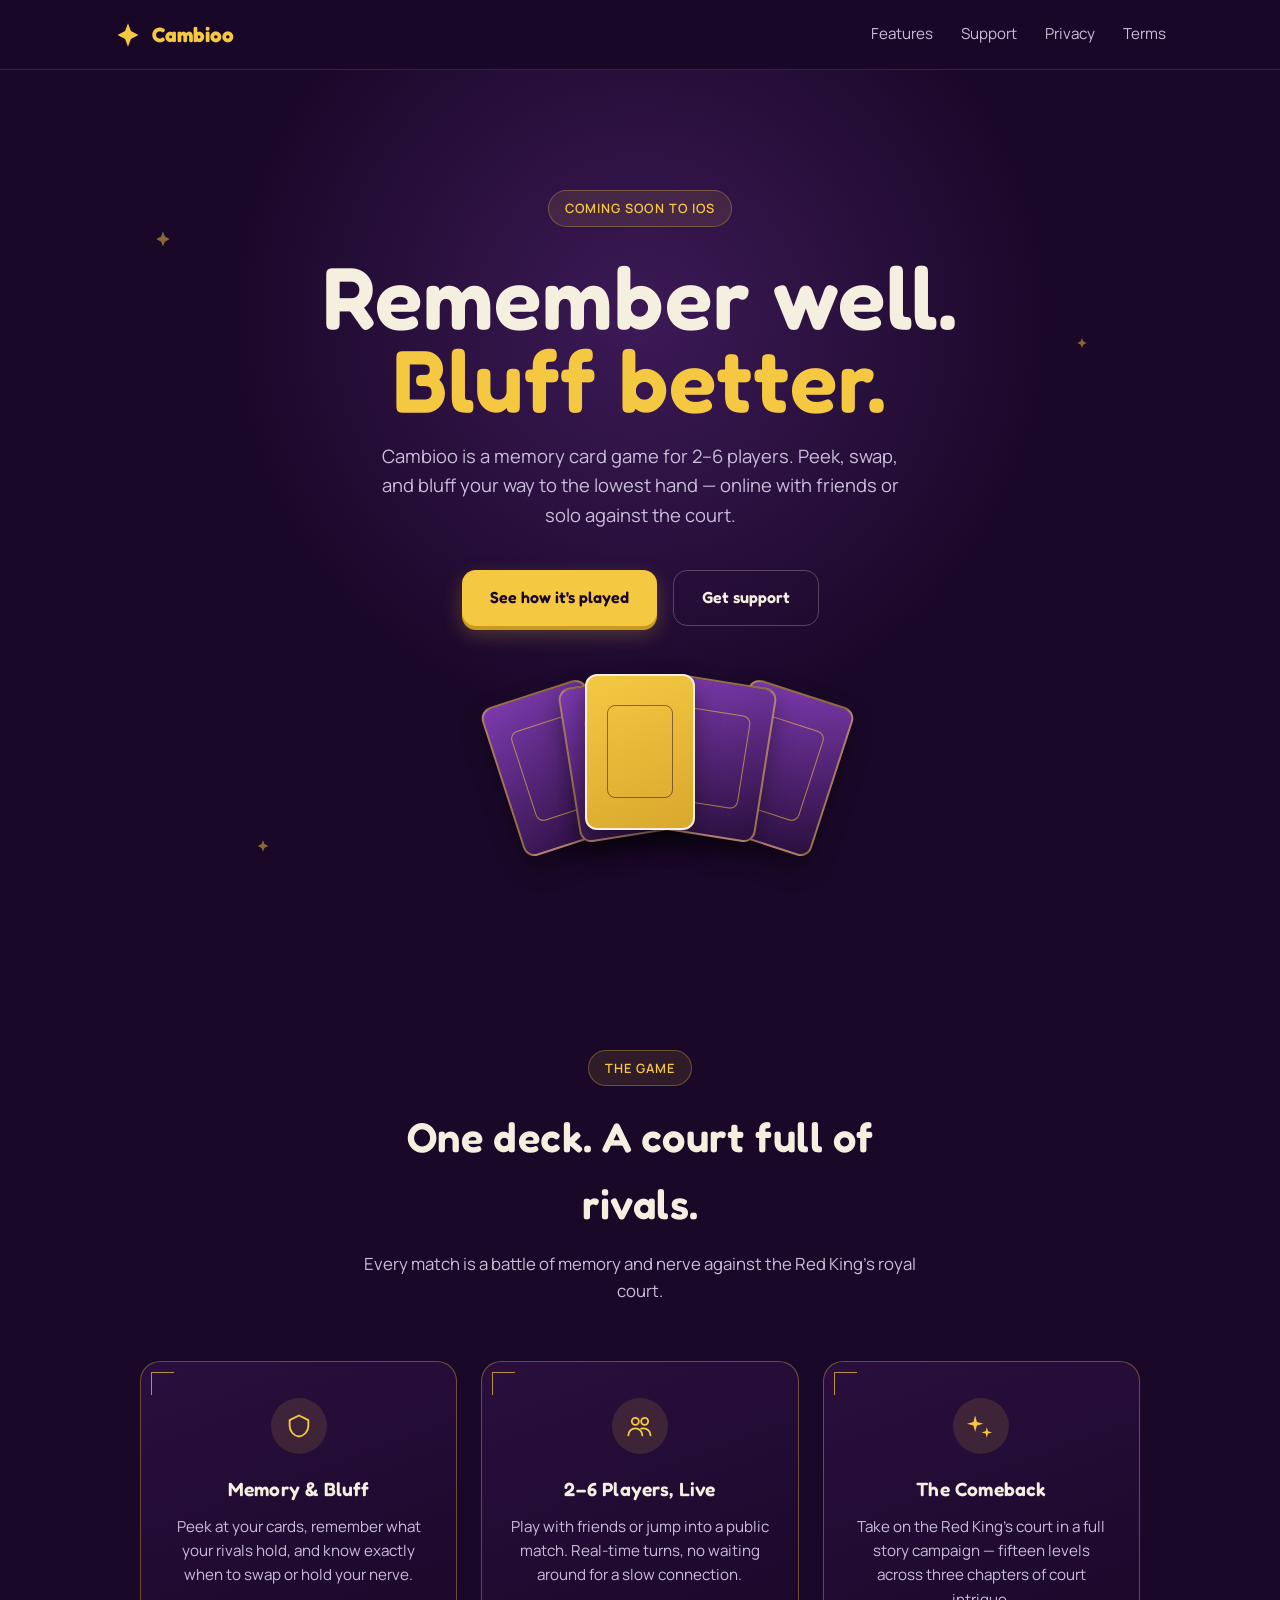
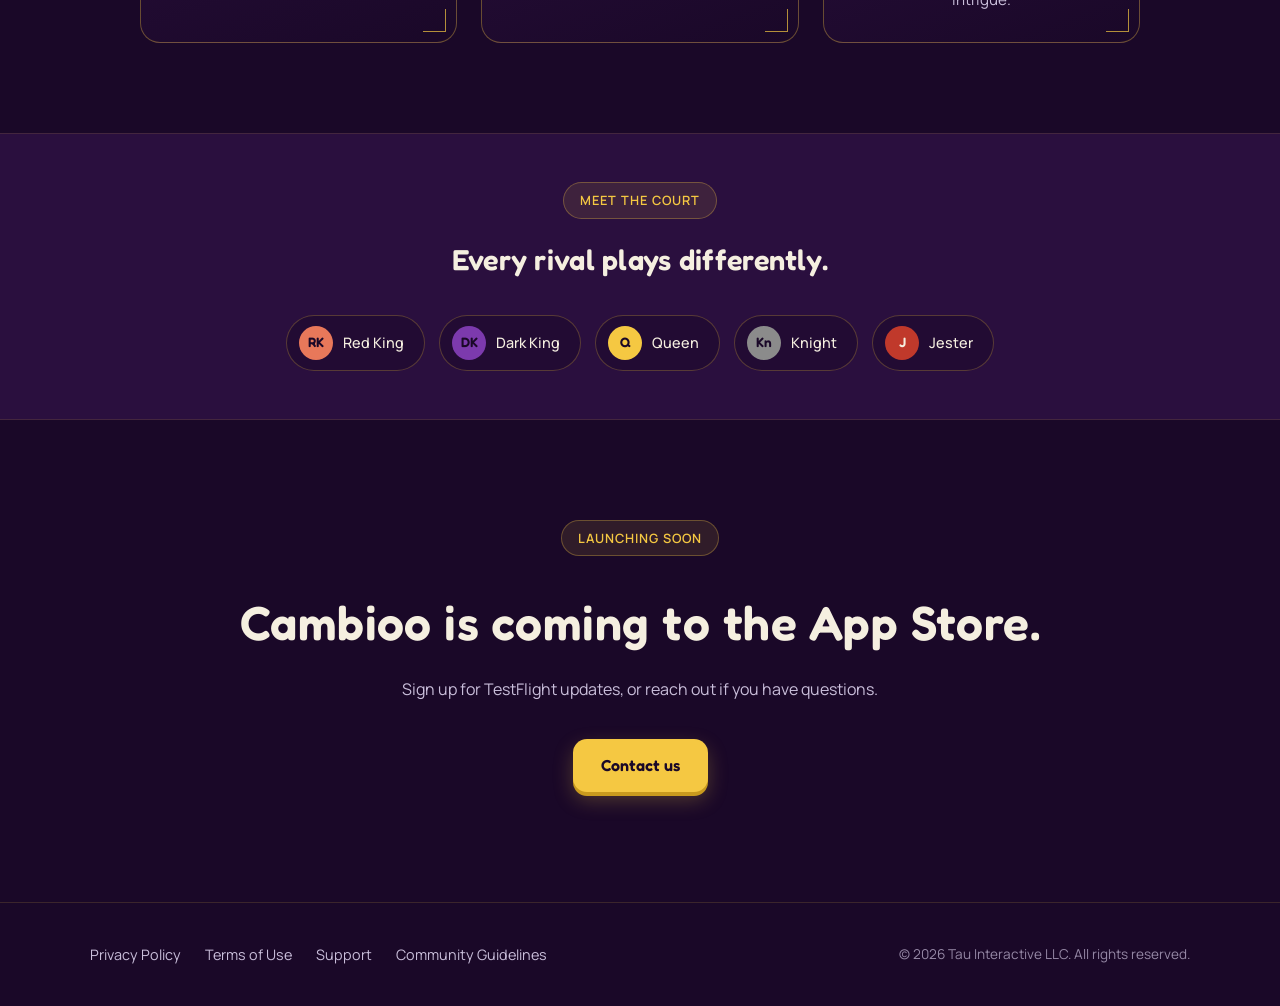
==== index.html @ ffefb7d1 "Refactor index.html for SEO and remove deep link script Removed the script for deep linking and adde" ====
<!DOCTYPE html>
<html lang="en">
<head>
<meta charset="UTF-8">
<meta name="viewport" content="width=device-width, initial-scale=1.0">
<title>Cambioo — A Memory Card Game</title>
<meta name="description" content="Cambioo is a memory-based multiplayer card game for 2–6 players. Coming soon to iOS.">
<link rel="preconnect" href="https://fonts.googleapis.com">
<link rel="preconnect" href="https://fonts.gstatic.com" crossorigin>
<link href="https://fonts.googleapis.com/css2?family=Fredoka:wght@500;600;700&family=Manrope:wght@400;500;600;700&display=swap" rel="stylesheet">
<style>
  :root {
    --purple-deep: #1A0828;
    --purple-mid: #2A0F3E;
    --gold: #F5C842;
    --violet: #7C3AAD;
    --coral: #E8785A;
    --cream: #F5EFE0;
    --cream-dim: #C9BEDA;
  }

  * { box-sizing: border-box; margin: 0; padding: 0; }

  html { scroll-behavior: smooth; }

  body {
    background: var(--purple-deep);
    color: var(--cream);
    font-family: 'Manrope', sans-serif;
    line-height: 1.6;
    overflow-x: hidden;
  }

  h1, h2, h3, .display {
    font-family: 'Fredoka', sans-serif;
    font-weight: 600;
    letter-spacing: 0.01em;
  }

  a { color: inherit; text-decoration: none; }

  .container {
    max-width: 1100px;
    margin: 0 auto;
    padding: 0 24px;
  }

  /* ---------- Nav ---------- */
  nav {
    position: sticky;
    top: 0;
    z-index: 50;
    background: rgba(26, 8, 40, 0.85);
    backdrop-filter: blur(10px);
    border-bottom: 1px solid rgba(245, 200, 66, 0.15);
  }

  .nav-inner {
    display: flex;
    align-items: center;
    justify-content: space-between;
    padding: 18px 24px;
    max-width: 1100px;
    margin: 0 auto;
  }

  .logo-mark {
    display: flex;
    align-items: center;
    gap: 10px;
    font-family: 'Fredoka', sans-serif;
    font-weight: 700;
    font-size: 1.3rem;
    color: var(--gold);
  }

  .logo-mark svg { width: 28px; height: 28px; }

  .nav-links {
    display: flex;
    gap: 28px;
    font-size: 0.95rem;
    color: var(--cream-dim);
  }

  .nav-links a:hover { color: var(--gold); }

  @media (max-width: 640px) {
    .nav-links { display: none; }
  }

  /* ---------- Hero ---------- */
  .hero {
    position: relative;
    padding: 120px 24px 100px;
    text-align: center;
    overflow: hidden;
  }

  .hero-glow {
    position: absolute;
    top: -200px;
    left: 50%;
    transform: translateX(-50%);
    width: 900px;
    height: 900px;
    background: radial-gradient(circle, rgba(124,58,173,0.35) 0%, rgba(124,58,173,0) 65%);
    pointer-events: none;
  }

  .sparkle {
    position: absolute;
    color: var(--gold);
    opacity: 0.5;
    animation: twinkle 3.5s ease-in-out infinite;
  }

  @keyframes twinkle {
    0%, 100% { opacity: 0.15; transform: scale(0.85); }
    50% { opacity: 0.7; transform: scale(1.1); }
  }

  @media (prefers-reduced-motion: reduce) {
    .sparkle { animation: none; opacity: 0.35; }
  }

  .eyebrow {
    position: relative;
    display: inline-flex;
    align-items: center;
    gap: 8px;
    background: rgba(245, 200, 66, 0.1);
    border: 1px solid rgba(245, 200, 66, 0.3);
    color: var(--gold);
    font-size: 0.8rem;
    font-weight: 600;
    letter-spacing: 0.08em;
    text-transform: uppercase;
    padding: 7px 16px;
    border-radius: 999px;
    margin-bottom: 28px;
  }

  .hero h1 {
    position: relative;
    font-size: clamp(3rem, 9vw, 5.5rem);
    line-height: 0.95;
    color: var(--cream);
    margin-bottom: 20px;
  }

  .hero h1 .accent { color: var(--gold); }

  .hero p.sub {
    position: relative;
    max-width: 520px;
    margin: 0 auto 40px;
    font-size: 1.15rem;
    color: var(--cream-dim);
  }

  .cta-row {
    position: relative;
    display: flex;
    justify-content: center;
    gap: 16px;
    flex-wrap: wrap;
  }

  .btn {
    display: inline-flex;
    align-items: center;
    gap: 10px;
    padding: 14px 28px;
    border-radius: 14px;
    font-family: 'Fredoka', sans-serif;
    font-weight: 600;
    font-size: 1rem;
    transition: transform 0.15s ease, box-shadow 0.15s ease;
  }

  .btn-primary {
    background: var(--gold);
    color: var(--purple-deep);
    box-shadow: 0 4px 0 #C99A1E, 0 8px 20px rgba(245,200,66,0.25);
  }

  .btn-primary:hover { transform: translateY(-2px); box-shadow: 0 6px 0 #C99A1E, 0 10px 24px rgba(245,200,66,0.3); }

  .btn-ghost {
    border: 1.5px solid rgba(245, 239, 224, 0.25);
    color: var(--cream);
  }

  .btn-ghost:hover { border-color: var(--gold); color: var(--gold); }

  .btn:focus-visible {
    outline: 2px solid var(--gold);
    outline-offset: 3px;
  }

  /* ---------- Card fan (signature visual) ---------- */
  .card-fan {
    position: relative;
    height: 170px;
    margin: 64px auto 0;
    max-width: 340px;
  }

  .playing-card {
    position: absolute;
    top: 0;
    left: 50%;
    width: 110px;
    height: 156px;
    border-radius: 12px;
    background: linear-gradient(160deg, var(--violet), var(--purple-mid));
    border: 2px solid rgba(245, 200, 66, 0.5);
    box-shadow: 0 12px 24px rgba(0,0,0,0.4);
    display: flex;
    align-items: center;
    justify-content: center;
  }

  .playing-card::before {
    content: '';
    width: 60%;
    height: 60%;
    border: 1.5px solid rgba(245, 200, 66, 0.6);
    border-radius: 8px;
  }

  .playing-card.c1 { transform: translateX(-140px) rotate(-18deg); z-index: 1; }
  .playing-card.c2 { transform: translateX(-70px) rotate(-9deg) translateY(-10px); z-index: 2; }
  .playing-card.c3 { transform: translateX(0) translateX(-55px) rotate(0deg) translateY(-16px); z-index: 3; background: linear-gradient(160deg, var(--gold), #D9A82E); border-color: var(--cream); }
  .playing-card.c3::before { border-color: rgba(26,8,40,0.5); }
  .playing-card.c4 { transform: translateX(15px) rotate(9deg) translateY(-10px); z-index: 2; }
  .playing-card.c5 { transform: translateX(85px) rotate(18deg); z-index: 1; }

  /* ---------- Section shared ---------- */
  section { padding: 90px 24px; }

  .section-head {
    text-align: center;
    max-width: 560px;
    margin: 0 auto 56px;
  }

  .section-head .eyebrow { margin-bottom: 18px; }

  .section-head h2 {
    font-size: clamp(2rem, 4vw, 2.6rem);
    color: var(--cream);
    margin-bottom: 14px;
  }

  .section-head p { color: var(--cream-dim); font-size: 1.05rem; }

  /* ---------- Tarot-frame feature cards ---------- */
  .features {
    display: grid;
    grid-template-columns: repeat(3, 1fr);
    gap: 24px;
    max-width: 1000px;
    margin: 0 auto;
  }

  @media (max-width: 800px) {
    .features { grid-template-columns: 1fr; }
  }

  .tarot-card {
    position: relative;
    background: linear-gradient(160deg, var(--purple-mid), var(--purple-deep));
    border: 1.5px solid rgba(245, 200, 66, 0.35);
    border-radius: 20px;
    padding: 36px 26px 30px;
    text-align: center;
  }

  .tarot-card::before,
  .tarot-card::after {
    content: '';
    position: absolute;
    width: 22px;
    height: 22px;
    border: 1.5px solid var(--gold);
    opacity: 0.7;
  }

  .tarot-card::before { top: 10px; left: 10px; border-right: none; border-bottom: none; }
  .tarot-card::after { bottom: 10px; right: 10px; border-left: none; border-top: none; }

  .tarot-icon {
    width: 56px;
    height: 56px;
    margin: 0 auto 20px;
    display: flex;
    align-items: center;
    justify-content: center;
    background: rgba(245, 200, 66, 0.12);
    border-radius: 50%;
  }

  .tarot-icon svg { width: 28px; height: 28px; color: var(--gold); }

  .tarot-card h3 {
    font-size: 1.2rem;
    color: var(--cream);
    margin-bottom: 10px;
  }

  .tarot-card p { color: var(--cream-dim); font-size: 0.95rem; }

  /* ---------- Roster strip ---------- */
  .roster {
    background: var(--purple-mid);
    border-top: 1px solid rgba(245,200,66,0.12);
    border-bottom: 1px solid rgba(245,200,66,0.12);
  }

  .roster-inner {
    display: flex;
    flex-wrap: wrap;
    justify-content: center;
    gap: 14px;
  }

  .roster-chip {
    display: flex;
    align-items: center;
    gap: 10px;
    background: rgba(26,8,40,0.5);
    border: 1px solid rgba(245,200,66,0.25);
    border-radius: 999px;
    padding: 10px 20px 10px 12px;
  }

  .roster-dot {
    width: 34px;
    height: 34px;
    border-radius: 50%;
    display: flex;
    align-items: center;
    justify-content: center;
    font-family: 'Fredoka', sans-serif;
    font-weight: 600;
    font-size: 0.85rem;
    color: var(--purple-deep);
  }

  .roster-chip span.name { font-size: 0.9rem; color: var(--cream); font-weight: 500; }

  /* ---------- Final CTA ---------- */
  .final-cta {
    text-align: center;
    padding: 100px 24px 110px;
  }

  .final-cta h2 { font-size: clamp(2rem, 5vw, 3rem); margin-bottom: 16px; color: var(--cream); }
  .final-cta p { color: var(--cream-dim); margin-bottom: 36px; }

  /* ---------- Footer ---------- */
  footer {
    border-top: 1px solid rgba(245, 200, 66, 0.15);
    padding: 40px 24px;
  }

  .footer-inner {
    max-width: 1100px;
    margin: 0 auto;
    display: flex;
    flex-wrap: wrap;
    align-items: center;
    justify-content: space-between;
    gap: 20px;
  }

  .footer-links {
    display: flex;
    gap: 24px;
    flex-wrap: wrap;
    font-size: 0.9rem;
    color: var(--cream-dim);
  }

  .footer-links a:hover { color: var(--gold); }

  .footer-copy { font-size: 0.85rem; color: var(--cream-dim); opacity: 0.7; }
</style>
</head>
<body>

<nav>
  <div class="nav-inner">
    <div class="logo-mark">
      <svg viewBox="0 0 24 24" fill="none" xmlns="http://www.w3.org/2000/svg">
        <path d="M12 2L14.5 8.5L21 12L14.5 15.5L12 22L9.5 15.5L3 12L9.5 8.5L12 2Z" fill="currentColor"/>
      </svg>
      Cambioo
    </div>
    <div class="nav-links">
      <a href="#features">Features</a>
      <a href="/support">Support</a>
      <a href="/privacy">Privacy</a>
      <a href="/terms">Terms</a>
    </div>
  </div>
</nav>

<header class="hero">
  <div class="hero-glow" aria-hidden="true"></div>
  <svg class="sparkle" width="18" height="18" viewBox="0 0 24 24" style="top:18%; left:12%; animation-delay:0s;" aria-hidden="true"><path d="M12 2L14.5 8.5L21 12L14.5 15.5L12 22L9.5 15.5L3 12L9.5 8.5L12 2Z" fill="currentColor"/></svg>
  <svg class="sparkle" width="12" height="12" viewBox="0 0 24 24" style="top:30%; right:15%; animation-delay:1.1s;" aria-hidden="true"><path d="M12 2L14.5 8.5L21 12L14.5 15.5L12 22L9.5 15.5L3 12L9.5 8.5L12 2Z" fill="currentColor"/></svg>
  <svg class="sparkle" width="14" height="14" viewBox="0 0 24 24" style="bottom:12%; left:20%; animation-delay:2s;" aria-hidden="true"><path d="M12 2L14.5 8.5L21 12L14.5 15.5L12 22L9.5 15.5L3 12L9.5 8.5L12 2Z" fill="currentColor"/></svg>

  <span class="eyebrow">Coming soon to iOS</span>
  <h1>Remember well.<br><span class="accent">Bluff better.</span></h1>
  <p class="sub">Cambioo is a memory card game for 2–6 players. Peek, swap, and bluff your way to the lowest hand — online with friends or solo against the court.</p>

  <div class="cta-row">
    <a class="btn btn-primary" href="#features">See how it's played</a>
    <a class="btn btn-ghost" href="/support">Get support</a>
  </div>

  <div class="card-fan" aria-hidden="true">
    <div class="playing-card c1"></div>
    <div class="playing-card c2"></div>
    <div class="playing-card c3"></div>
    <div class="playing-card c4"></div>
    <div class="playing-card c5"></div>
  </div>
</header>

<section id="features">
  <div class="container">
    <div class="section-head">
      <span class="eyebrow">The Game</span>
      <h2>One deck. A court full of rivals.</h2>
      <p>Every match is a battle of memory and nerve against the Red King's royal court.</p>
    </div>

    <div class="features">
      <div class="tarot-card">
        <div class="tarot-icon">
          <svg viewBox="0 0 24 24" fill="none" xmlns="http://www.w3.org/2000/svg"><path d="M12 3L4 7V12C4 16.5 7.5 20.5 12 21C16.5 20.5 20 16.5 20 12V7L12 3Z" stroke="currentColor" stroke-width="1.6" stroke-linejoin="round"/></svg>
        </div>
        <h3>Memory &amp; Bluff</h3>
        <p>Peek at your cards, remember what your rivals hold, and know exactly when to swap or hold your nerve.</p>
      </div>
      <div class="tarot-card">
        <div class="tarot-icon">
          <svg viewBox="0 0 24 24" fill="none" xmlns="http://www.w3.org/2000/svg"><circle cx="8" cy="8" r="3" stroke="currentColor" stroke-width="1.6"/><circle cx="16" cy="8" r="3" stroke="currentColor" stroke-width="1.6"/><path d="M2 20C2 16.5 4.7 14 8 14C11.3 14 14 16.5 14 20" stroke="currentColor" stroke-width="1.6" stroke-linecap="round"/><path d="M13 14.3C13.6 14.1 14.3 14 15 14C18.3 14 21 16.5 21 20" stroke="currentColor" stroke-width="1.6" stroke-linecap="round"/></svg>
        </div>
        <h3>2–6 Players, Live</h3>
        <p>Play with friends or jump into a public match. Real-time turns, no waiting around for a slow connection.</p>
      </div>
      <div class="tarot-card">
        <div class="tarot-icon">
          <svg viewBox="0 0 24 24" fill="none" xmlns="http://www.w3.org/2000/svg"><path d="M5 3L6.5 8.5L12 10L6.5 11.5L5 17L3.5 11.5L-2 10L3.5 8.5L5 3Z" transform="translate(2)" fill="currentColor"/><path d="M17 13L18 16.5L21.5 17.5L18 18.5L17 22L16 18.5L12.5 17.5L16 16.5L17 13Z" fill="currentColor"/></svg>
        </div>
        <h3>The Comeback</h3>
        <p>Take on the Red King's court in a full story campaign — fifteen levels across three chapters of court intrigue.</p>
      </div>
    </div>
  </div>
</section>

<div class="roster">
  <div class="container" style="padding-top: 48px; padding-bottom: 48px;">
    <div class="section-head" style="margin-bottom: 32px;">
      <span class="eyebrow">Meet the Court</span>
      <h2 style="font-size: 1.8rem;">Every rival plays differently.</h2>
    </div>
    <div class="roster-inner">
      <div class="roster-chip"><span class="roster-dot" style="background: var(--coral);">RK</span><span class="name">Red King</span></div>
      <div class="roster-chip"><span class="roster-dot" style="background: var(--violet);">DK</span><span class="name">Dark King</span></div>
      <div class="roster-chip"><span class="roster-dot" style="background: var(--gold);">Q</span><span class="name">Queen</span></div>
      <div class="roster-chip"><span class="roster-dot" style="background: #8B8B8B;">Kn</span><span class="name">Knight</span></div>
      <div class="roster-chip"><span class="roster-dot" style="background: #C0392B; color: var(--cream);">J</span><span class="name">Jester</span></div>
    </div>
  </div>
</div>

<div class="final-cta">
  <span class="eyebrow">Launching soon</span>
  <h2>Cambioo is coming to the App Store.</h2>
  <p>Sign up for TestFlight updates, or reach out if you have questions.</p>
  <div class="cta-row">
    <a class="btn btn-primary" href="/support">Contact us</a>
  </div>
</div>

<footer>
  <div class="footer-inner">
    <div class="footer-links">
      <a href="/privacy">Privacy Policy</a>
      <a href="/terms">Terms of Use</a>
      <a href="/support">Support</a>
      <a href="/guidelines">Community Guidelines</a>
    </div>
    <div class="footer-copy">© 2026 Tau Interactive LLC. All rights reserved.</div>
  </div>
</footer>

</body>
</html>
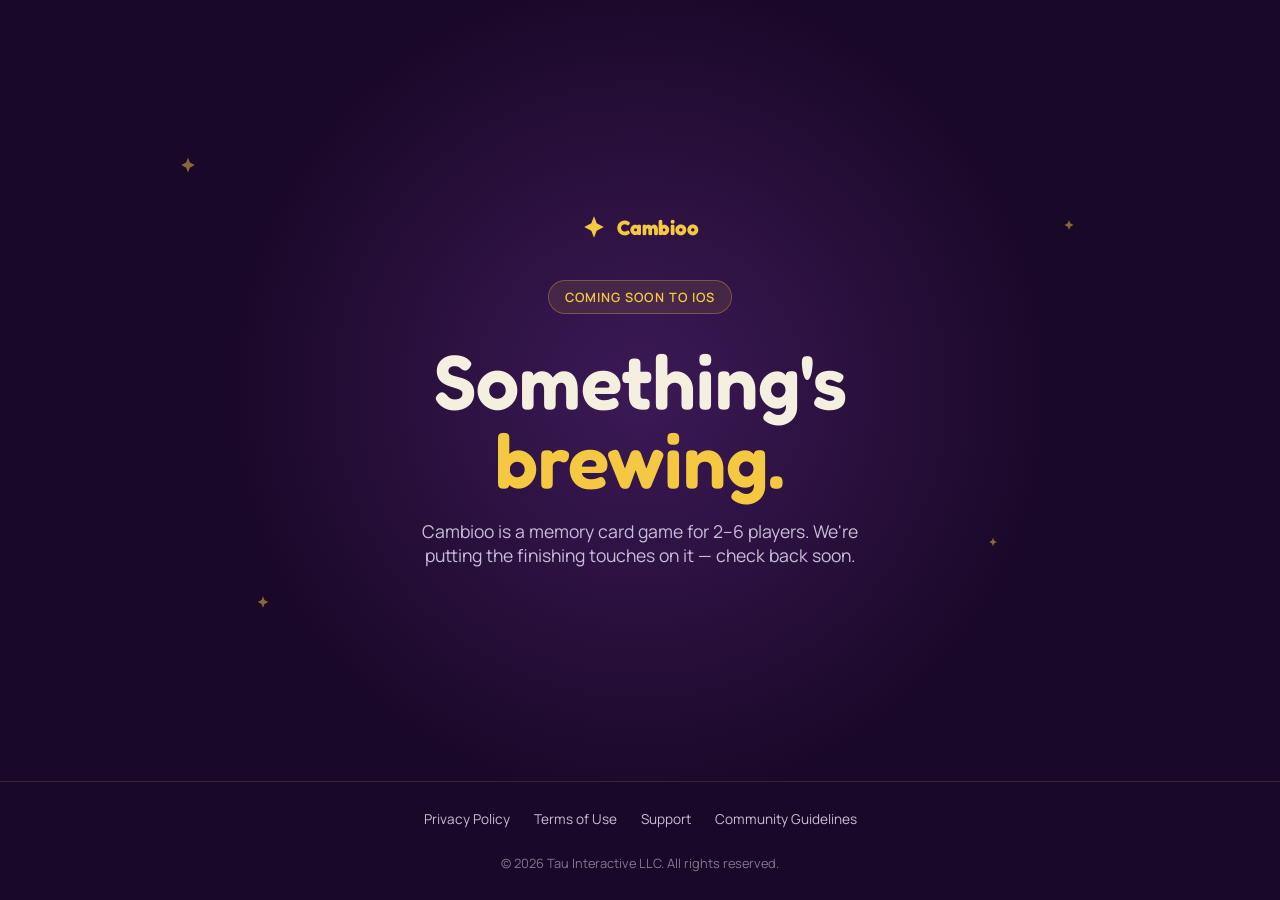
==== commit d3199ae1: "Update title and content for coming soon page" ====
--- a/index.html
+++ b/index.html
@@ -3,7 +3,7 @@
 <head>
 <meta charset="UTF-8">
 <meta name="viewport" content="width=device-width, initial-scale=1.0">
-<title>Cambioo — A Memory Card Game</title>
+<title>Cambioo — Coming Soon</title>
 <meta name="description" content="Cambioo is a memory-based multiplayer card game for 2–6 players. Coming soon to iOS.">
 <link rel="preconnect" href="https://fonts.googleapis.com">
 <link rel="preconnect" href="https://fonts.gstatic.com" crossorigin>
@@ -14,94 +14,41 @@
     --purple-mid: #2A0F3E;
     --gold: #F5C842;
     --violet: #7C3AAD;
-    --coral: #E8785A;
     --cream: #F5EFE0;
     --cream-dim: #C9BEDA;
   }
 
   * { box-sizing: border-box; margin: 0; padding: 0; }
 
-  html { scroll-behavior: smooth; }
-
   body {
     background: var(--purple-deep);
     color: var(--cream);
     font-family: 'Manrope', sans-serif;
-    line-height: 1.6;
-    overflow-x: hidden;
-  }
-
-  h1, h2, h3, .display {
-    font-family: 'Fredoka', sans-serif;
-    font-weight: 600;
-    letter-spacing: 0.01em;
+    min-height: 100vh;
+    display: flex;
+    flex-direction: column;
   }
 
   a { color: inherit; text-decoration: none; }
 
-  .container {
-    max-width: 1100px;
-    margin: 0 auto;
-    padding: 0 24px;
-  }
-
-  /* ---------- Nav ---------- */
-  nav {
-    position: sticky;
-    top: 0;
-    z-index: 50;
-    background: rgba(26, 8, 40, 0.85);
-    backdrop-filter: blur(10px);
-    border-bottom: 1px solid rgba(245, 200, 66, 0.15);
-  }
-
-  .nav-inner {
-    display: flex;
-    align-items: center;
-    justify-content: space-between;
-    padding: 18px 24px;
-    max-width: 1100px;
-    margin: 0 auto;
-  }
-
-  .logo-mark {
-    display: flex;
-    align-items: center;
-    gap: 10px;
-    font-family: 'Fredoka', sans-serif;
-    font-weight: 700;
-    font-size: 1.3rem;
-    color: var(--gold);
-  }
-
-  .logo-mark svg { width: 28px; height: 28px; }
-
-  .nav-links {
-    display: flex;
-    gap: 28px;
-    font-size: 0.95rem;
-    color: var(--cream-dim);
-  }
-
-  .nav-links a:hover { color: var(--gold); }
-
-  @media (max-width: 640px) {
-    .nav-links { display: none; }
-  }
-
   /* ---------- Hero ---------- */
   .hero {
     position: relative;
-    padding: 120px 24px 100px;
+    flex: 1;
+    display: flex;
+    flex-direction: column;
+    align-items: center;
+    justify-content: center;
     text-align: center;
+    padding: 40px 24px;
     overflow: hidden;
   }
 
   .hero-glow {
     position: absolute;
-    top: -200px;
+    top: 50%;
     left: 50%;
-    transform: translateX(-50%);
+    transform: translate(-50%, -50%);
     width: 900px;
     height: 900px;
     background: radial-gradient(circle, rgba(124,58,173,0.35) 0%, rgba(124,58,173,0) 65%);
@@ -124,6 +71,20 @@
     .sparkle { animation: none; opacity: 0.35; }
   }
 
+  .logo-mark {
+    position: relative;
+    display: flex;
+    align-items: center;
+    gap: 10px;
+    font-family: 'Fredoka', sans-serif;
+    font-weight: 700;
+    font-size: 1.3rem;
+    color: var(--gold);
+    margin-bottom: 40px;
+  }
+
+  .logo-mark svg { width: 26px; height: 26px; }
+
   .eyebrow {
     position: relative;
     display: inline-flex;
@@ -143,8 +104,10 @@
 
   .hero h1 {
     position: relative;
-    font-size: clamp(3rem, 9vw, 5.5rem);
-    line-height: 0.95;
+    font-family: 'Fredoka', sans-serif;
+    font-weight: 600;
+    font-size: clamp(2.6rem, 8vw, 4.8rem);
+    line-height: 1.02;
     color: var(--cream);
     margin-bottom: 20px;
   }
@@ -153,226 +116,25 @@
 
   .hero p.sub {
     position: relative;
-    max-width: 520px;
-    margin: 0 auto 40px;
-    font-size: 1.15rem;
+    max-width: 460px;
+    margin: 0 auto;
+    font-size: 1.1rem;
     color: var(--cream-dim);
   }
-
-  .cta-row {
-    position: relative;
-    display: flex;
-    justify-content: center;
-    gap: 16px;
-    flex-wrap: wrap;
-  }
-
-  .btn {
-    display: inline-flex;
-    align-items: center;
-    gap: 10px;
-    padding: 14px 28px;
-    border-radius: 14px;
-    font-family: 'Fredoka', sans-serif;
-    font-weight: 600;
-    font-size: 1rem;
-    transition: transform 0.15s ease, box-shadow 0.15s ease;
-  }
-
-  .btn-primary {
-    background: var(--gold);
-    color: var(--purple-deep);
-    box-shadow: 0 4px 0 #C99A1E, 0 8px 20px rgba(245,200,66,0.25);
-  }
-
-  .btn-primary:hover { transform: translateY(-2px); box-shadow: 0 6px 0 #C99A1E, 0 10px 24px rgba(245,200,66,0.3); }
-
-  .btn-ghost {
-    border: 1.5px solid rgba(245, 239, 224, 0.25);
-    color: var(--cream);
-  }
-
-  .btn-ghost:hover { border-color: var(--gold); color: var(--gold); }
-
-  .btn:focus-visible {
-    outline: 2px solid var(--gold);
-    outline-offset: 3px;
-  }
-
-  /* ---------- Card fan (signature visual) ---------- */
-  .card-fan {
-    position: relative;
-    height: 170px;
-    margin: 64px auto 0;
-    max-width: 340px;
-  }
-
-  .playing-card {
-    position: absolute;
-    top: 0;
-    left: 50%;
-    width: 110px;
-    height: 156px;
-    border-radius: 12px;
-    background: linear-gradient(160deg, var(--violet), var(--purple-mid));
-    border: 2px solid rgba(245, 200, 66, 0.5);
-    box-shadow: 0 12px 24px rgba(0,0,0,0.4);
-    display: flex;
-    align-items: center;
-    justify-content: center;
-  }
-
-  .playing-card::before {
-    content: '';
-    width: 60%;
-    height: 60%;
-    border: 1.5px solid rgba(245, 200, 66, 0.6);
-    border-radius: 8px;
-  }
-
-  .playing-card.c1 { transform: translateX(-140px) rotate(-18deg); z-index: 1; }
-  .playing-card.c2 { transform: translateX(-70px) rotate(-9deg) translateY(-10px); z-index: 2; }
-  .playing-card.c3 { transform: translateX(0) translateX(-55px) rotate(0deg) translateY(-16px); z-index: 3; background: linear-gradient(160deg, var(--gold), #D9A82E); border-color: var(--cream); }
-  .playing-card.c3::before { border-color: rgba(26,8,40,0.5); }
-  .playing-card.c4 { transform: translateX(15px) rotate(9deg) translateY(-10px); z-index: 2; }
-  .playing-card.c5 { transform: translateX(85px) rotate(18deg); z-index: 1; }
-
-  /* ---------- Section shared ---------- */
-  section { padding: 90px 24px; }
-
-  .section-head {
-    text-align: center;
-    max-width: 560px;
-    margin: 0 auto 56px;
-  }
-
-  .section-head .eyebrow { margin-bottom: 18px; }
-
-  .section-head h2 {
-    font-size: clamp(2rem, 4vw, 2.6rem);
-    color: var(--cream);
-    margin-bottom: 14px;
-  }
-
-  .section-head p { color: var(--cream-dim); font-size: 1.05rem; }
-
-  /* ---------- Tarot-frame feature cards ---------- */
-  .features {
-    display: grid;
-    grid-template-columns: repeat(3, 1fr);
-    gap: 24px;
-    max-width: 1000px;
-    margin: 0 auto;
-  }
-
-  @media (max-width: 800px) {
-    .features { grid-template-columns: 1fr; }
-  }
-
-  .tarot-card {
-    position: relative;
-    background: linear-gradient(160deg, var(--purple-mid), var(--purple-deep));
-    border: 1.5px solid rgba(245, 200, 66, 0.35);
-    border-radius: 20px;
-    padding: 36px 26px 30px;
-    text-align: center;
-  }
-
-  .tarot-card::before,
-  .tarot-card::after {
-    content: '';
-    position: absolute;
-    width: 22px;
-    height: 22px;
-    border: 1.5px solid var(--gold);
-    opacity: 0.7;
-  }
-
-  .tarot-card::before { top: 10px; left: 10px; border-right: none; border-bottom: none; }
-  .tarot-card::after { bottom: 10px; right: 10px; border-left: none; border-top: none; }
-
-  .tarot-icon {
-    width: 56px;
-    height: 56px;
-    margin: 0 auto 20px;
-    display: flex;
-    align-items: center;
-    justify-content: center;
-    background: rgba(245, 200, 66, 0.12);
-    border-radius: 50%;
-  }
-
-  .tarot-icon svg { width: 28px; height: 28px; color: var(--gold); }
-
-  .tarot-card h3 {
-    font-size: 1.2rem;
-    color: var(--cream);
-    margin-bottom: 10px;
-  }
-
-  .tarot-card p { color: var(--cream-dim); font-size: 0.95rem; }
-
-  /* ---------- Roster strip ---------- */
-  .roster {
-    background: var(--purple-mid);
-    border-top: 1px solid rgba(245,200,66,0.12);
-    border-bottom: 1px solid rgba(245,200,66,0.12);
-  }
-
-  .roster-inner {
-    display: flex;
-    flex-wrap: wrap;
-    justify-content: center;
-    gap: 14px;
-  }
-
-  .roster-chip {
-    display: flex;
-    align-items: center;
-    gap: 10px;
-    background: rgba(26,8,40,0.5);
-    border: 1px solid rgba(245,200,66,0.25);
-    border-radius: 999px;
-    padding: 10px 20px 10px 12px;
-  }
-
-  .roster-dot {
-    width: 34px;
-    height: 34px;
-    border-radius: 50%;
-    display: flex;
-    align-items: center;
-    justify-content: center;
-    font-family: 'Fredoka', sans-serif;
-    font-weight: 600;
-    font-size: 0.85rem;
-    color: var(--purple-deep);
-  }
-
-  .roster-chip span.name { font-size: 0.9rem; color: var(--cream); font-weight: 500; }
-
-  /* ---------- Final CTA ---------- */
-  .final-cta {
-    text-align: center;
-    padding: 100px 24px 110px;
-  }
-
-  .final-cta h2 { font-size: clamp(2rem, 5vw, 3rem); margin-bottom: 16px; color: var(--cream); }
-  .final-cta p { color: var(--cream-dim); margin-bottom: 36px; }
 
   /* ---------- Footer ---------- */
   footer {
     border-top: 1px solid rgba(245, 200, 66, 0.15);
-    padding: 40px 24px;
+    padding: 28px 24px;
   }
 
   .footer-inner {
-    max-width: 1100px;
+    max-width: 900px;
     margin: 0 auto;
     display: flex;
     flex-wrap: wrap;
     align-items: center;
-    justify-content: space-between;
+    justify-content: center;
     gap: 20px;
   }
 
@@ -380,116 +142,42 @@
     display: flex;
     gap: 24px;
     flex-wrap: wrap;
-    font-size: 0.9rem;
+    font-size: 0.85rem;
     color: var(--cream-dim);
   }
 
   .footer-links a:hover { color: var(--gold); }
 
-  .footer-copy { font-size: 0.85rem; color: var(--cream-dim); opacity: 0.7; }
+  .footer-copy {
+    width: 100%;
+    text-align: center;
+    font-size: 0.8rem;
+    color: var(--cream-dim);
+    opacity: 0.6;
+    margin-top: 6px;
+  }
 </style>
 </head>
 <body>
 
-<nav>
-  <div class="nav-inner">
-    <div class="logo-mark">
-      <svg viewBox="0 0 24 24" fill="none" xmlns="http://www.w3.org/2000/svg">
-        <path d="M12 2L14.5 8.5L21 12L14.5 15.5L12 22L9.5 15.5L3 12L9.5 8.5L12 2Z" fill="currentColor"/>
-      </svg>
-      Cambioo
-    </div>
-    <div class="nav-links">
-      <a href="#features">Features</a>
-      <a href="/support">Support</a>
-      <a href="/privacy">Privacy</a>
-      <a href="/terms">Terms</a>
-    </div>
-  </div>
-</nav>
-
 <header class="hero">
   <div class="hero-glow" aria-hidden="true"></div>
-  <svg class="sparkle" width="18" height="18" viewBox="0 0 24 24" style="top:18%; left:12%; animation-delay:0s;" aria-hidden="true"><path d="M12 2L14.5 8.5L21 12L14.5 15.5L12 22L9.5 15.5L3 12L9.5 8.5L12 2Z" fill="currentColor"/></svg>
-  <svg class="sparkle" width="12" height="12" viewBox="0 0 24 24" style="top:30%; right:15%; animation-delay:1.1s;" aria-hidden="true"><path d="M12 2L14.5 8.5L21 12L14.5 15.5L12 22L9.5 15.5L3 12L9.5 8.5L12 2Z" fill="currentColor"/></svg>
-  <svg class="sparkle" width="14" height="14" viewBox="0 0 24 24" style="bottom:12%; left:20%; animation-delay:2s;" aria-hidden="true"><path d="M12 2L14.5 8.5L21 12L14.5 15.5L12 22L9.5 15.5L3 12L9.5 8.5L12 2Z" fill="currentColor"/></svg>
+  <svg class="sparkle" width="18" height="18" viewBox="0 0 24 24" style="top:20%; left:14%; animation-delay:0s;" aria-hidden="true"><path d="M12 2L14.5 8.5L21 12L14.5 15.5L12 22L9.5 15.5L3 12L9.5 8.5L12 2Z" fill="currentColor"/></svg>
+  <svg class="sparkle" width="12" height="12" viewBox="0 0 24 24" style="top:28%; right:16%; animation-delay:1.1s;" aria-hidden="true"><path d="M12 2L14.5 8.5L21 12L14.5 15.5L12 22L9.5 15.5L3 12L9.5 8.5L12 2Z" fill="currentColor"/></svg>
+  <svg class="sparkle" width="14" height="14" viewBox="0 0 24 24" style="bottom:22%; left:20%; animation-delay:2s;" aria-hidden="true"><path d="M12 2L14.5 8.5L21 12L14.5 15.5L12 22L9.5 15.5L3 12L9.5 8.5L12 2Z" fill="currentColor"/></svg>
+  <svg class="sparkle" width="10" height="10" viewBox="0 0 24 24" style="bottom:30%; right:22%; animation-delay:0.6s;" aria-hidden="true"><path d="M12 2L14.5 8.5L21 12L14.5 15.5L12 22L9.5 15.5L3 12L9.5 8.5L12 2Z" fill="currentColor"/></svg>
+
+  <div class="logo-mark">
+    <svg viewBox="0 0 24 24" fill="none" xmlns="http://www.w3.org/2000/svg">
+      <path d="M12 2L14.5 8.5L21 12L14.5 15.5L12 22L9.5 15.5L3 12L9.5 8.5L12 2Z" fill="currentColor"/>
+    </svg>
+    Cambioo
+  </div>
 
   <span class="eyebrow">Coming soon to iOS</span>
-  <h1>Remember well.<br><span class="accent">Bluff better.</span></h1>
-  <p class="sub">Cambioo is a memory card game for 2–6 players. Peek, swap, and bluff your way to the lowest hand — online with friends or solo against the court.</p>
-
-  <div class="cta-row">
-    <a class="btn btn-primary" href="#features">See how it's played</a>
-    <a class="btn btn-ghost" href="/support">Get support</a>
-  </div>
-
-  <div class="card-fan" aria-hidden="true">
-    <div class="playing-card c1"></div>
-    <div class="playing-card c2"></div>
-    <div class="playing-card c3"></div>
-    <div class="playing-card c4"></div>
-    <div class="playing-card c5"></div>
-  </div>
+  <h1>Something's<br><span class="accent">brewing.</span></h1>
+  <p class="sub">Cambioo is a memory card game for 2–6 players. We're putting the finishing touches on it — check back soon.</p>
 </header>
-
-<section id="features">
-  <div class="container">
-    <div class="section-head">
-      <span class="eyebrow">The Game</span>
-      <h2>One deck. A court full of rivals.</h2>
-      <p>Every match is a battle of memory and nerve against the Red King's royal court.</p>
-    </div>
-
-    <div class="features">
-      <div class="tarot-card">
-        <div class="tarot-icon">
-          <svg viewBox="0 0 24 24" fill="none" xmlns="http://www.w3.org/2000/svg"><path d="M12 3L4 7V12C4 16.5 7.5 20.5 12 21C16.5 20.5 20 16.5 20 12V7L12 3Z" stroke="currentColor" stroke-width="1.6" stroke-linejoin="round"/></svg>
-        </div>
-        <h3>Memory &amp; Bluff</h3>
-        <p>Peek at your cards, remember what your rivals hold, and know exactly when to swap or hold your nerve.</p>
-      </div>
-      <div class="tarot-card">
-        <div class="tarot-icon">
-          <svg viewBox="0 0 24 24" fill="none" xmlns="http://www.w3.org/2000/svg"><circle cx="8" cy="8" r="3" stroke="currentColor" stroke-width="1.6"/><circle cx="16" cy="8" r="3" stroke="currentColor" stroke-width="1.6"/><path d="M2 20C2 16.5 4.7 14 8 14C11.3 14 14 16.5 14 20" stroke="currentColor" stroke-width="1.6" stroke-linecap="round"/><path d="M13 14.3C13.6 14.1 14.3 14 15 14C18.3 14 21 16.5 21 20" stroke="currentColor" stroke-width="1.6" stroke-linecap="round"/></svg>
-        </div>
-        <h3>2–6 Players, Live</h3>
-        <p>Play with friends or jump into a public match. Real-time turns, no waiting around for a slow connection.</p>
-      </div>
-      <div class="tarot-card">
-        <div class="tarot-icon">
-          <svg viewBox="0 0 24 24" fill="none" xmlns="http://www.w3.org/2000/svg"><path d="M5 3L6.5 8.5L12 10L6.5 11.5L5 17L3.5 11.5L-2 10L3.5 8.5L5 3Z" transform="translate(2)" fill="currentColor"/><path d="M17 13L18 16.5L21.5 17.5L18 18.5L17 22L16 18.5L12.5 17.5L16 16.5L17 13Z" fill="currentColor"/></svg>
-        </div>
-        <h3>The Comeback</h3>
-        <p>Take on the Red King's court in a full story campaign — fifteen levels across three chapters of court intrigue.</p>
-      </div>
-    </div>
-  </div>
-</section>
-
-<div class="roster">
-  <div class="container" style="padding-top: 48px; padding-bottom: 48px;">
-    <div class="section-head" style="margin-bottom: 32px;">
-      <span class="eyebrow">Meet the Court</span>
-      <h2 style="font-size: 1.8rem;">Every rival plays differently.</h2>
-    </div>
-    <div class="roster-inner">
-      <div class="roster-chip"><span class="roster-dot" style="background: var(--coral);">RK</span><span class="name">Red King</span></div>
-      <div class="roster-chip"><span class="roster-dot" style="background: var(--violet);">DK</span><span class="name">Dark King</span></div>
-      <div class="roster-chip"><span class="roster-dot" style="background: var(--gold);">Q</span><span class="name">Queen</span></div>
-      <div class="roster-chip"><span class="roster-dot" style="background: #8B8B8B;">Kn</span><span class="name">Knight</span></div>
-      <div class="roster-chip"><span class="roster-dot" style="background: #C0392B; color: var(--cream);">J</span><span class="name">Jester</span></div>
-    </div>
-  </div>
-</div>
-
-<div class="final-cta">
-  <span class="eyebrow">Launching soon</span>
-  <h2>Cambioo is coming to the App Store.</h2>
-  <p>Sign up for TestFlight updates, or reach out if you have questions.</p>
-  <div class="cta-row">
-    <a class="btn btn-primary" href="/support">Contact us</a>
-  </div>
-</div>
 
 <footer>
   <div class="footer-inner">
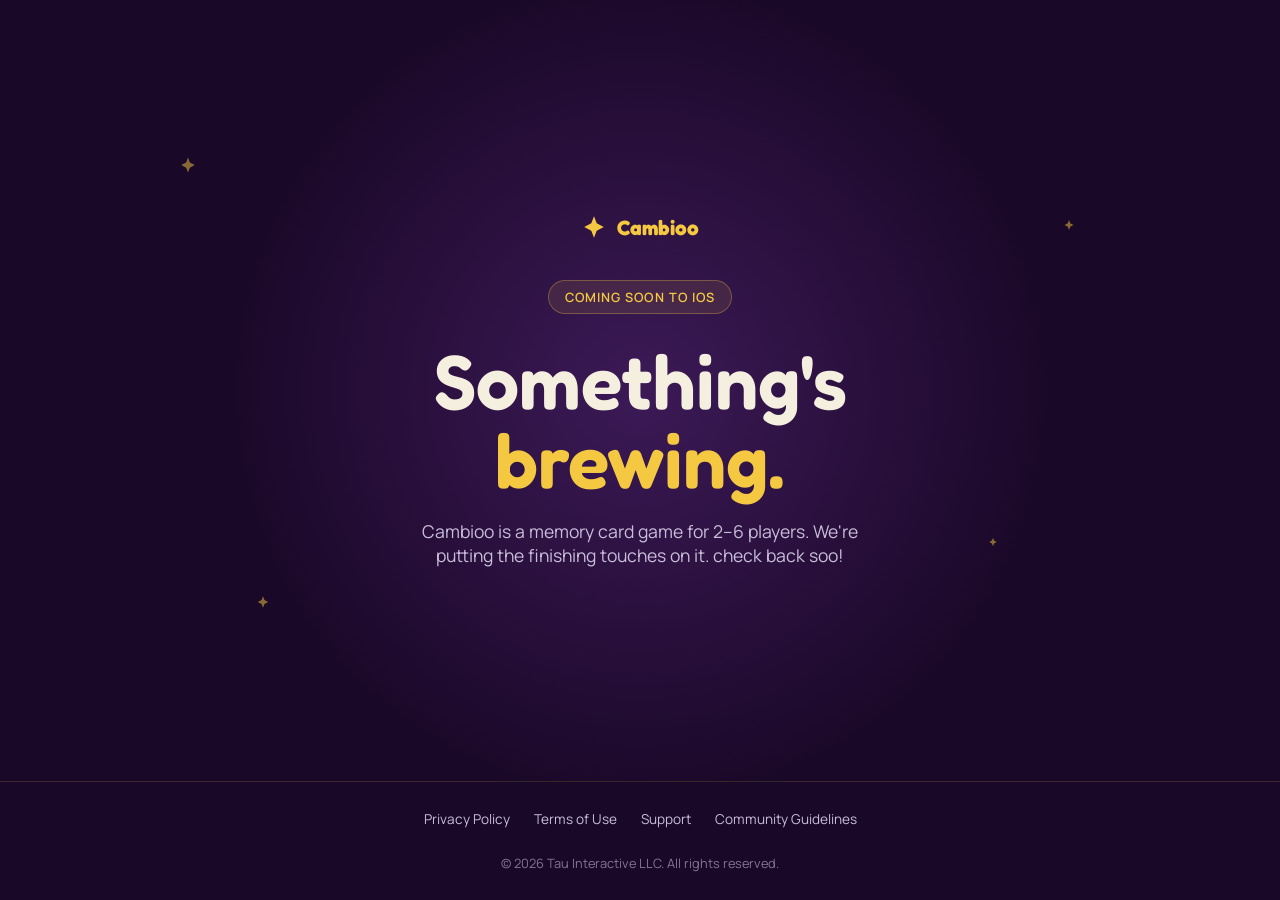
==== commit 39b1840d: "Fix typo in game description Corrected a typo in the description of the game." ====
--- a/index.html
+++ b/index.html
@@ -176,7 +176,7 @@
 
   <span class="eyebrow">Coming soon to iOS</span>
   <h1>Something's<br><span class="accent">brewing.</span></h1>
-  <p class="sub">Cambioo is a memory card game for 2–6 players. We're putting the finishing touches on it — check back soon.</p>
+  <p class="sub">Cambioo is a memory card game for 2–6 players. We're putting the finishing touches on it. check back soo!</p>
 </header>
 
 <footer>
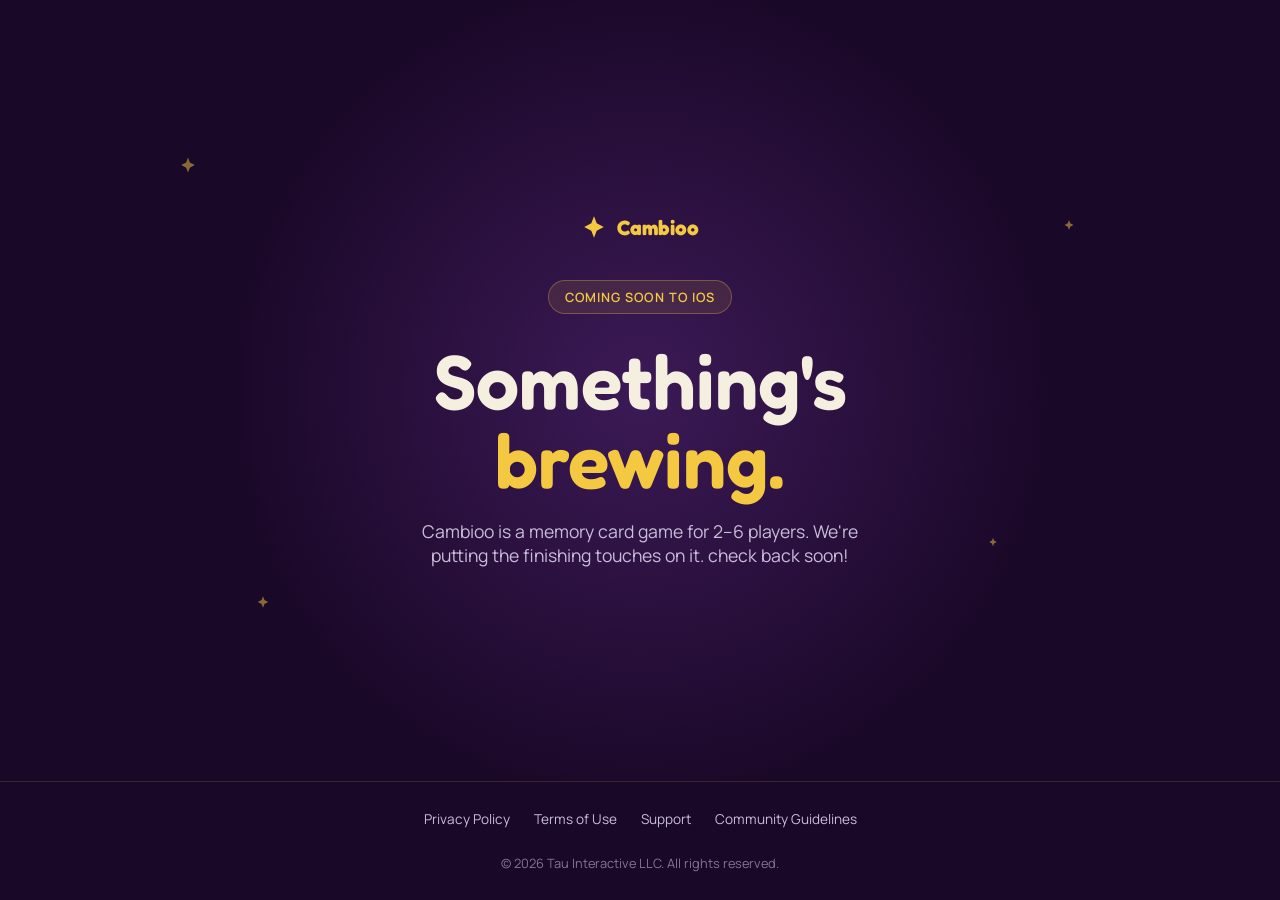
==== commit c793c7d2: "Fix typo in index.html for 'soon'" ====
--- a/index.html
+++ b/index.html
@@ -176,7 +176,7 @@
 
   <span class="eyebrow">Coming soon to iOS</span>
   <h1>Something's<br><span class="accent">brewing.</span></h1>
-  <p class="sub">Cambioo is a memory card game for 2–6 players. We're putting the finishing touches on it. check back soo!</p>
+  <p class="sub">Cambioo is a memory card game for 2–6 players. We're putting the finishing touches on it. check back soon!</p>
 </header>
 
 <footer>
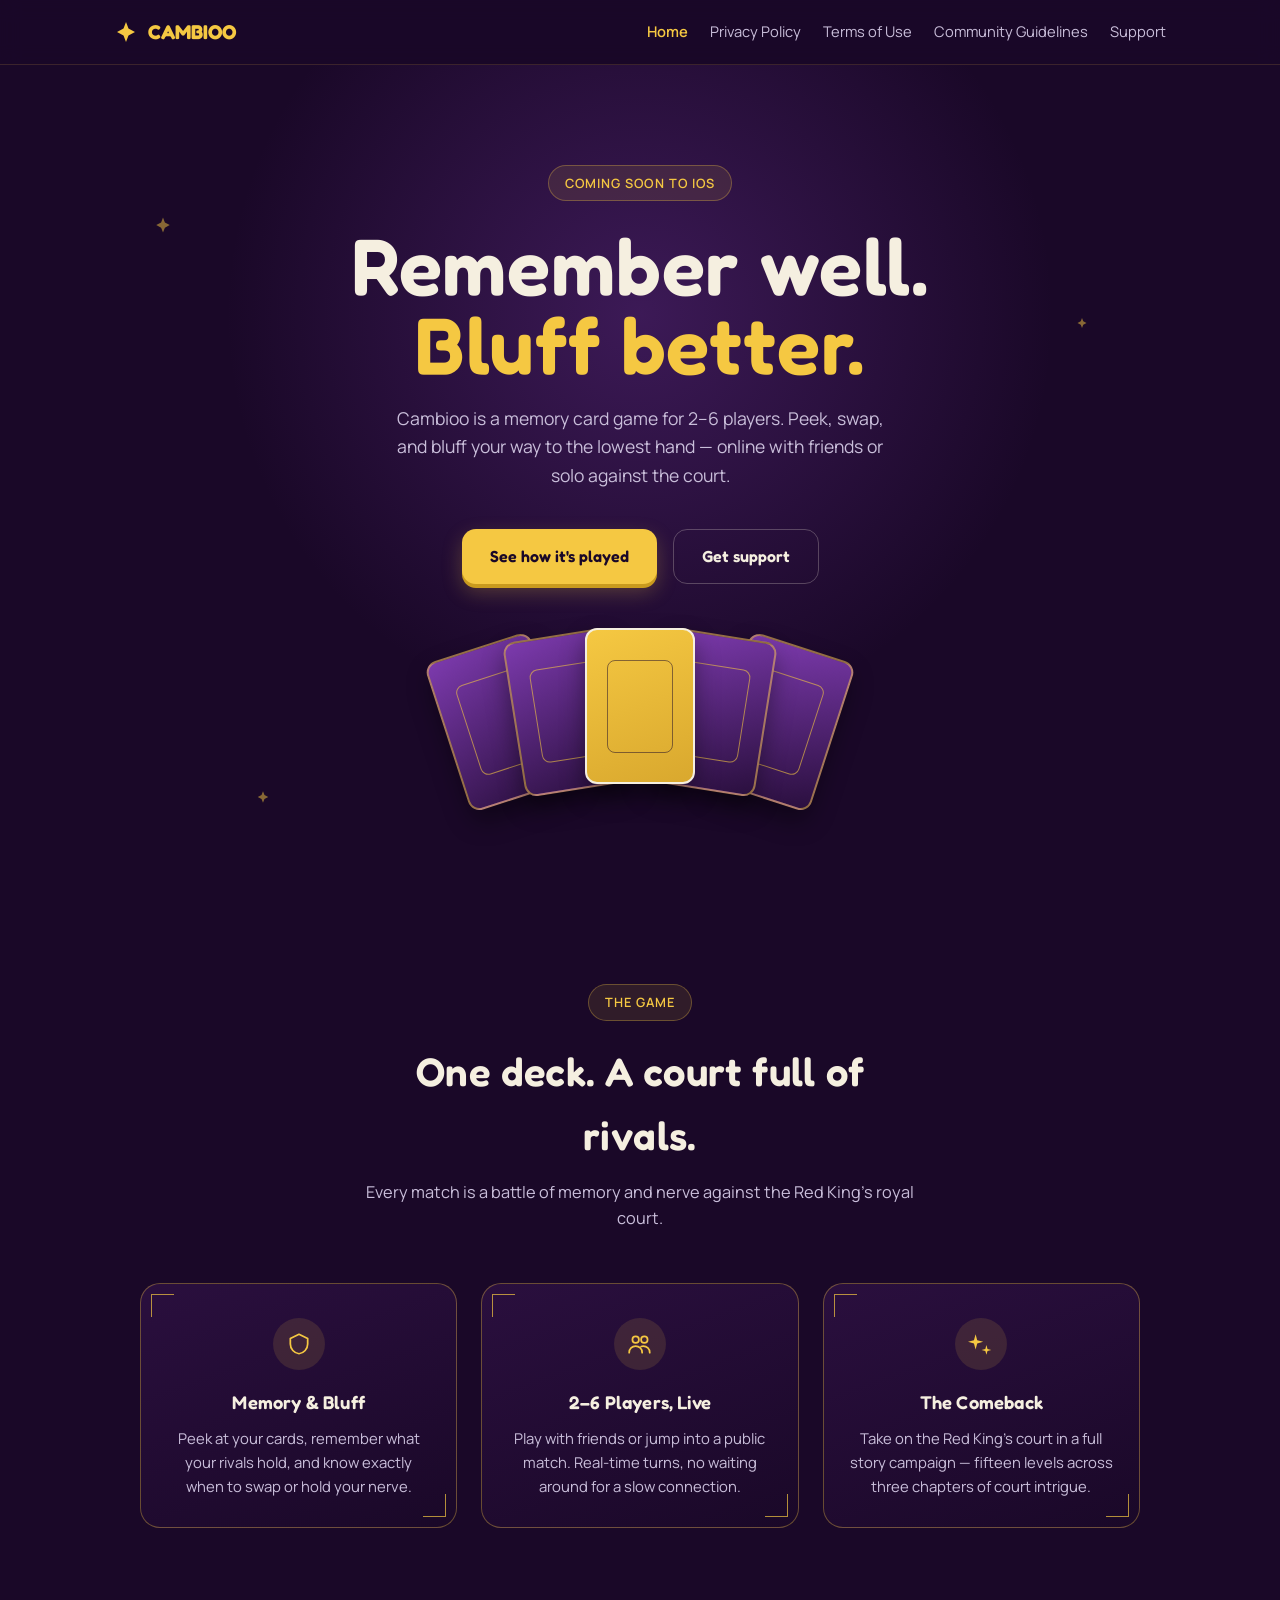
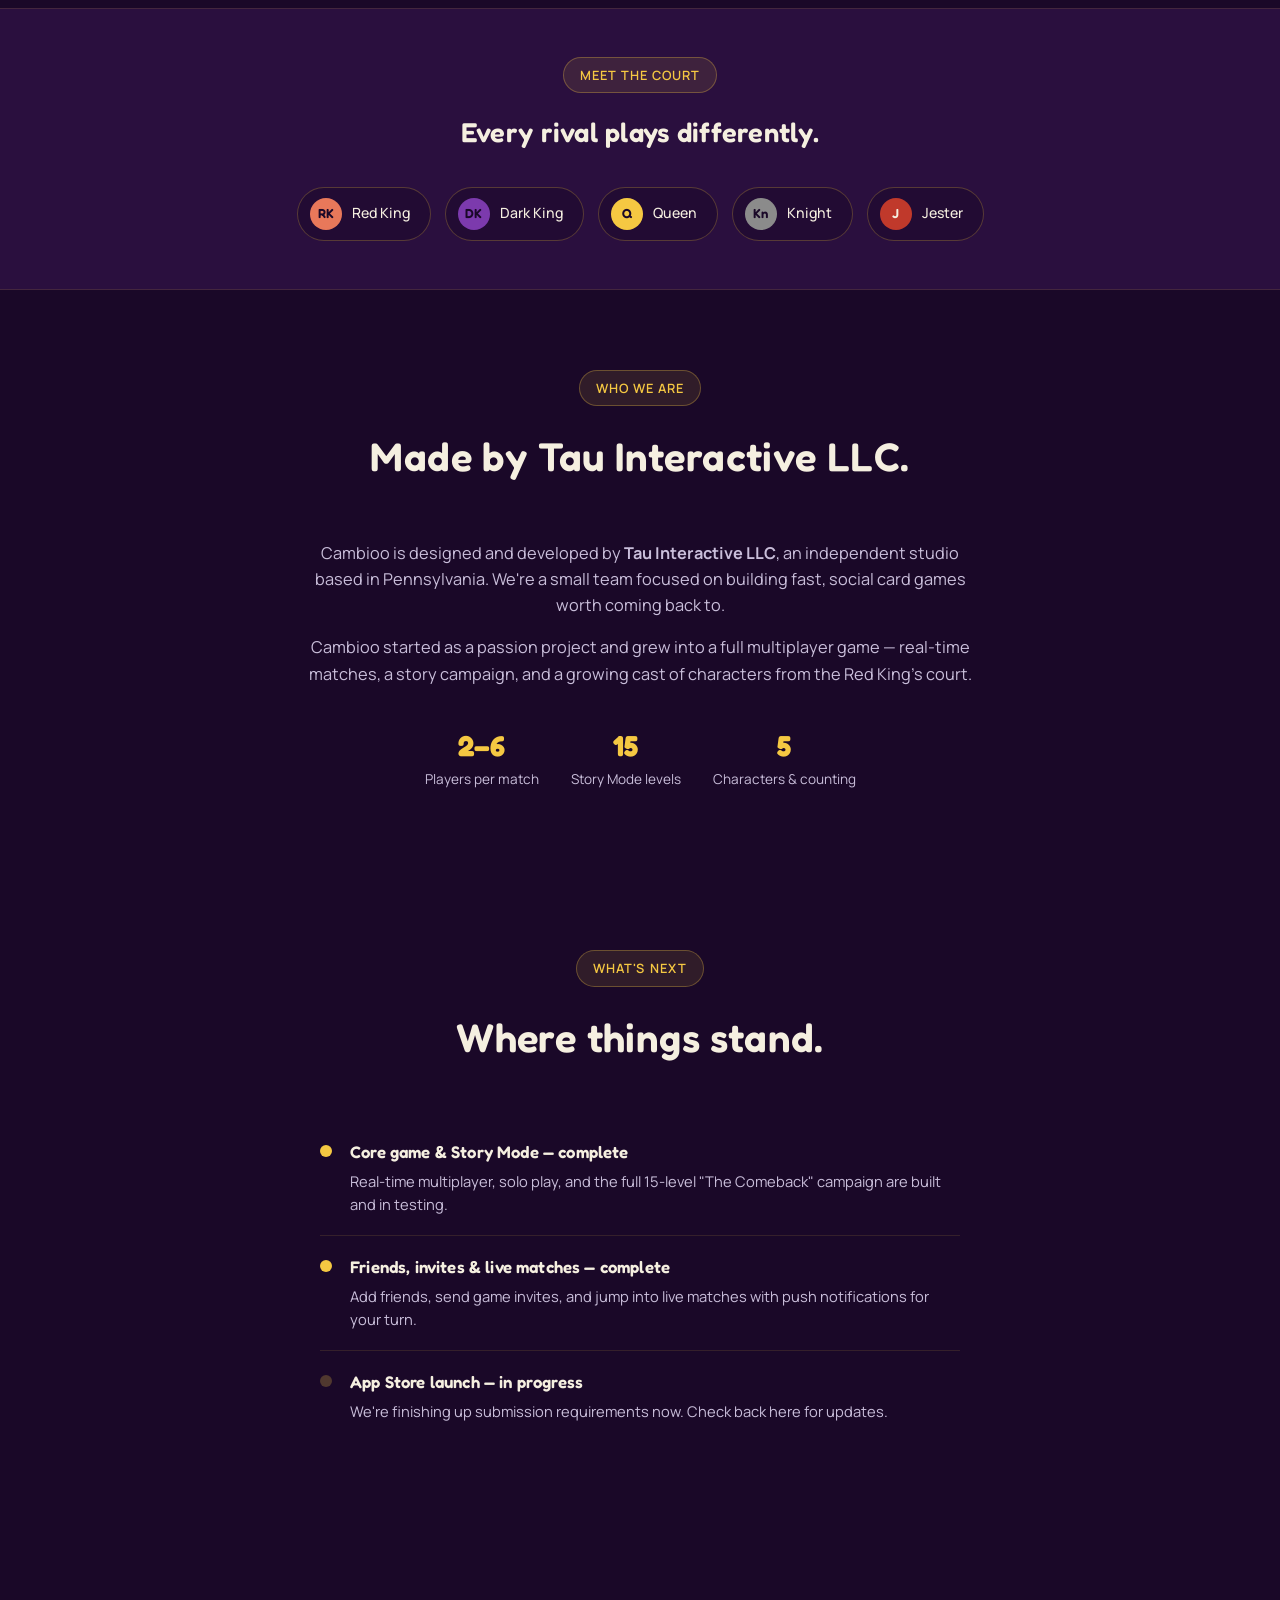
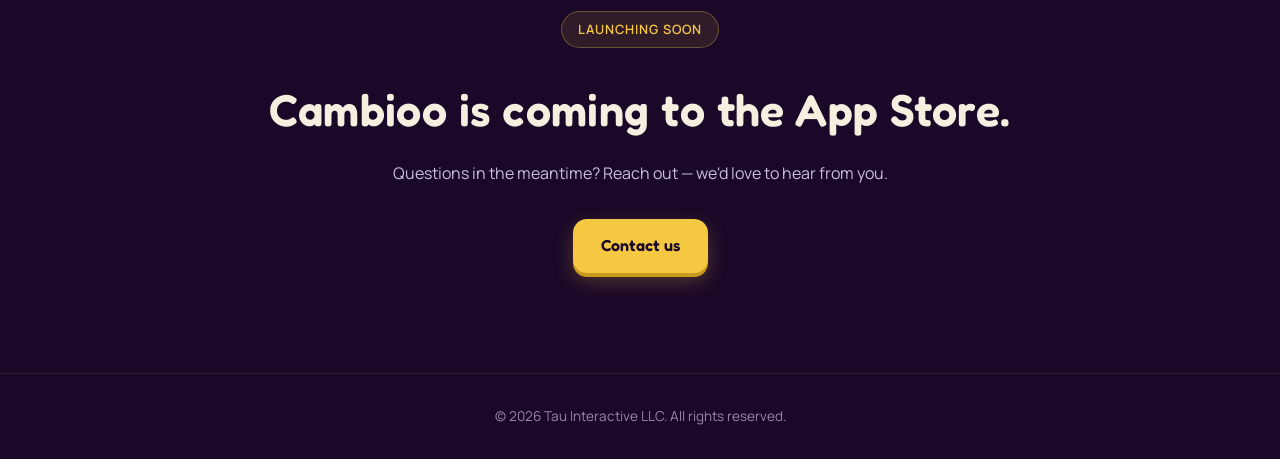
==== commit e9ff1d13: "Revise title and description for Cambioo page Updated title and description for the Cambioo game pag" ====
--- a/index.html
+++ b/index.html
@@ -3,8 +3,8 @@
 <head>
 <meta charset="UTF-8">
 <meta name="viewport" content="width=device-width, initial-scale=1.0">
-<title>Cambioo — Coming Soon</title>
-<meta name="description" content="Cambioo is a memory-based multiplayer card game for 2–6 players. Coming soon to iOS.">
+<title>Cambioo — A Memory Card Game</title>
+<meta name="description" content="Cambioo is a memory-based multiplayer card game for 2–6 players, developed by Tau Interactive LLC. Coming soon to iOS.">
 <link rel="preconnect" href="https://fonts.googleapis.com">
 <link rel="preconnect" href="https://fonts.gstatic.com" crossorigin>
 <link href="https://fonts.googleapis.com/css2?family=Fredoka:wght@500;600;700&family=Manrope:wght@400;500;600;700&display=swap" rel="stylesheet">
@@ -14,41 +14,94 @@
     --purple-mid: #2A0F3E;
     --gold: #F5C842;
     --violet: #7C3AAD;
+    --coral: #E8785A;
     --cream: #F5EFE0;
     --cream-dim: #C9BEDA;
   }
 
   * { box-sizing: border-box; margin: 0; padding: 0; }
+
+  html { scroll-behavior: smooth; }
 
   body {
     background: var(--purple-deep);
     color: var(--cream);
     font-family: 'Manrope', sans-serif;
-    min-height: 100vh;
-    display: flex;
-    flex-direction: column;
+    line-height: 1.6;
+    overflow-x: hidden;
+  }
+
+  h1, h2, h3, .display {
+    font-family: 'Fredoka', sans-serif;
+    font-weight: 600;
+    letter-spacing: 0.01em;
   }
 
   a { color: inherit; text-decoration: none; }
+
+  .container {
+    max-width: 1100px;
+    margin: 0 auto;
+    padding: 0 24px;
+  }
+
+  /* ---------- Nav (same structure/links as legal pages) ---------- */
+  nav.site-nav {
+    position: sticky;
+    top: 0;
+    z-index: 50;
+    background: rgba(26, 8, 40, 0.85);
+    backdrop-filter: blur(10px);
+    border-bottom: 1px solid rgba(245, 200, 66, 0.15);
+  }
+
+  .nav-inner {
+    display: flex;
+    align-items: center;
+    justify-content: space-between;
+    padding: 16px 24px;
+    max-width: 1100px;
+    margin: 0 auto;
+    flex-wrap: wrap;
+    gap: 12px;
+  }
+
+  .brand {
+    display: flex;
+    align-items: center;
+    gap: 10px;
+    font-family: 'Fredoka', sans-serif;
+    font-weight: 700;
+    font-size: 1.25rem;
+    color: var(--gold);
+  }
+
+  .brand svg { width: 24px; height: 24px; }
+
+  .legal-nav {
+    display: flex;
+    gap: 22px;
+    font-size: 0.92rem;
+    color: var(--cream-dim);
+    flex-wrap: wrap;
+  }
+
+  .legal-nav a:hover { color: var(--gold); }
+  .legal-nav a.active { color: var(--gold); font-weight: 600; }
 
   /* ---------- Hero ---------- */
   .hero {
     position: relative;
-    flex: 1;
-    display: flex;
-    flex-direction: column;
-    align-items: center;
-    justify-content: center;
+    padding: 100px 24px 90px;
     text-align: center;
-    padding: 40px 24px;
     overflow: hidden;
   }
 
   .hero-glow {
     position: absolute;
-    top: 50%;
+    top: -200px;
     left: 50%;
-    transform: translate(-50%, -50%);
+    transform: translateX(-50%);
     width: 900px;
     height: 900px;
     background: radial-gradient(circle, rgba(124,58,173,0.35) 0%, rgba(124,58,173,0) 65%);
@@ -70,20 +123,6 @@
   @media (prefers-reduced-motion: reduce) {
     .sparkle { animation: none; opacity: 0.35; }
   }
-
-  .logo-mark {
-    position: relative;
-    display: flex;
-    align-items: center;
-    gap: 10px;
-    font-family: 'Fredoka', sans-serif;
-    font-weight: 700;
-    font-size: 1.3rem;
-    color: var(--gold);
-    margin-bottom: 40px;
-  }
-
-  .logo-mark svg { width: 26px; height: 26px; }
 
   .eyebrow {
     position: relative;
@@ -99,96 +138,463 @@
     text-transform: uppercase;
     padding: 7px 16px;
     border-radius: 999px;
-    margin-bottom: 28px;
+    margin-bottom: 26px;
   }
 
   .hero h1 {
     position: relative;
+    font-size: clamp(2.8rem, 8vw, 5rem);
+    line-height: 0.98;
+    color: var(--cream);
+    margin-bottom: 20px;
+  }
+
+  .hero h1 .accent { color: var(--gold); }
+
+  .hero p.sub {
+    position: relative;
+    max-width: 520px;
+    margin: 0 auto 40px;
+    font-size: 1.1rem;
+    color: var(--cream-dim);
+  }
+
+  .cta-row {
+    position: relative;
+    display: flex;
+    justify-content: center;
+    gap: 16px;
+    flex-wrap: wrap;
+  }
+
+  .btn {
+    display: inline-flex;
+    align-items: center;
+    gap: 10px;
+    padding: 14px 28px;
+    border-radius: 14px;
     font-family: 'Fredoka', sans-serif;
     font-weight: 600;
-    font-size: clamp(2.6rem, 8vw, 4.8rem);
-    line-height: 1.02;
+    font-size: 1rem;
+    transition: transform 0.15s ease, box-shadow 0.15s ease;
+  }
+
+  .btn-primary {
+    background: var(--gold);
+    color: var(--purple-deep);
+    box-shadow: 0 4px 0 #C99A1E, 0 8px 20px rgba(245,200,66,0.25);
+  }
+
+  .btn-primary:hover { transform: translateY(-2px); box-shadow: 0 6px 0 #C99A1E, 0 10px 24px rgba(245,200,66,0.3); }
+
+  .btn-ghost {
+    border: 1.5px solid rgba(245, 239, 224, 0.25);
     color: var(--cream);
-    margin-bottom: 20px;
-  }
-
-  .hero h1 .accent { color: var(--gold); }
-
-  .hero p.sub {
+  }
+
+  .btn-ghost:hover { border-color: var(--gold); color: var(--gold); }
+
+  /* ---------- Card fan ---------- */
+  .card-fan {
     position: relative;
-    max-width: 460px;
+    height: 170px;
+    margin: 60px auto 0;
+    max-width: 340px;
+  }
+
+  .playing-card {
+    position: absolute;
+    top: 0;
+    left: 50%;
+    width: 110px;
+    height: 156px;
+    border-radius: 12px;
+    background: linear-gradient(160deg, var(--violet), var(--purple-mid));
+    border: 2px solid rgba(245, 200, 66, 0.5);
+    box-shadow: 0 12px 24px rgba(0,0,0,0.4);
+    display: flex;
+    align-items: center;
+    justify-content: center;
+  }
+
+  .playing-card::before {
+    content: '';
+    width: 60%;
+    height: 60%;
+    border: 1.5px solid rgba(245, 200, 66, 0.6);
+    border-radius: 8px;
+  }
+
+  .playing-card.c1 { transform: translateX(-195px) rotate(-18deg); z-index: 1; }
+  .playing-card.c2 { transform: translateX(-125px) rotate(-9deg) translateY(-10px); z-index: 2; }
+  .playing-card.c3 { transform: translateX(-55px) rotate(0deg) translateY(-16px); z-index: 3; background: linear-gradient(160deg, var(--gold), #D9A82E); border-color: var(--cream); }
+  .playing-card.c3::before { border-color: rgba(26,8,40,0.5); }
+  .playing-card.c4 { transform: translateX(15px) rotate(9deg) translateY(-10px); z-index: 2; }
+  .playing-card.c5 { transform: translateX(85px) rotate(18deg); z-index: 1; }
+
+  /* ---------- Section shared ---------- */
+  section { padding: 80px 24px; }
+
+  .section-head {
+    text-align: center;
+    max-width: 560px;
+    margin: 0 auto 52px;
+  }
+
+  .section-head .eyebrow { margin-bottom: 18px; }
+
+  .section-head h2 {
+    font-size: clamp(1.9rem, 4vw, 2.5rem);
+    color: var(--cream);
+    margin-bottom: 12px;
+  }
+
+  .section-head p { color: var(--cream-dim); font-size: 1.02rem; }
+
+  /* ---------- Tarot-frame feature cards ---------- */
+  .features {
+    display: grid;
+    grid-template-columns: repeat(3, 1fr);
+    gap: 24px;
+    max-width: 1000px;
     margin: 0 auto;
-    font-size: 1.1rem;
+  }
+
+  @media (max-width: 800px) {
+    .features { grid-template-columns: 1fr; }
+  }
+
+  .tarot-card {
+    position: relative;
+    background: linear-gradient(160deg, var(--purple-mid), var(--purple-deep));
+    border: 1.5px solid rgba(245, 200, 66, 0.35);
+    border-radius: 20px;
+    padding: 34px 24px 28px;
+    text-align: center;
+  }
+
+  .tarot-card::before,
+  .tarot-card::after {
+    content: '';
+    position: absolute;
+    width: 22px;
+    height: 22px;
+    border: 1.5px solid var(--gold);
+    opacity: 0.7;
+  }
+
+  .tarot-card::before { top: 10px; left: 10px; border-right: none; border-bottom: none; }
+  .tarot-card::after { bottom: 10px; right: 10px; border-left: none; border-top: none; }
+
+  .tarot-icon {
+    width: 52px;
+    height: 52px;
+    margin: 0 auto 18px;
+    display: flex;
+    align-items: center;
+    justify-content: center;
+    background: rgba(245, 200, 66, 0.12);
+    border-radius: 50%;
+  }
+
+  .tarot-icon svg { width: 26px; height: 26px; color: var(--gold); }
+
+  .tarot-card h3 {
+    font-size: 1.15rem;
+    color: var(--cream);
+    margin-bottom: 10px;
+  }
+
+  .tarot-card p { color: var(--cream-dim); font-size: 0.93rem; }
+
+  /* ---------- Roster strip ---------- */
+  .roster {
+    background: var(--purple-mid);
+    border-top: 1px solid rgba(245,200,66,0.12);
+    border-bottom: 1px solid rgba(245,200,66,0.12);
+  }
+
+  .roster-inner {
+    display: flex;
+    flex-wrap: wrap;
+    justify-content: center;
+    gap: 14px;
+  }
+
+  .roster-chip {
+    display: flex;
+    align-items: center;
+    gap: 10px;
+    background: rgba(26,8,40,0.5);
+    border: 1px solid rgba(245,200,66,0.25);
+    border-radius: 999px;
+    padding: 10px 20px 10px 12px;
+  }
+
+  .roster-dot {
+    width: 32px;
+    height: 32px;
+    border-radius: 50%;
+    display: flex;
+    align-items: center;
+    justify-content: center;
+    font-family: 'Fredoka', sans-serif;
+    font-weight: 600;
+    font-size: 0.82rem;
+    color: var(--purple-deep);
+  }
+
+  .roster-chip span.name { font-size: 0.88rem; color: var(--cream); font-weight: 500; }
+
+  /* ---------- About / studio section ---------- */
+  .about {
+    max-width: 720px;
+    margin: 0 auto;
+    text-align: center;
+  }
+
+  .about p {
     color: var(--cream-dim);
-  }
+    font-size: 1.02rem;
+    margin-bottom: 16px;
+  }
+
+  .about-facts {
+    display: flex;
+    flex-wrap: wrap;
+    justify-content: center;
+    gap: 32px;
+    margin-top: 36px;
+  }
+
+  .about-fact {
+    text-align: center;
+  }
+
+  .about-fact .num {
+    font-family: 'Fredoka', sans-serif;
+    font-weight: 700;
+    font-size: 1.8rem;
+    color: var(--gold);
+  }
+
+  .about-fact .label {
+    font-size: 0.85rem;
+    color: var(--cream-dim);
+  }
+
+  /* ---------- Roadmap ---------- */
+  .roadmap {
+    max-width: 640px;
+    margin: 0 auto;
+  }
+
+  .roadmap-item {
+    display: flex;
+    gap: 18px;
+    padding: 18px 0;
+    border-bottom: 1px solid rgba(245, 200, 66, 0.12);
+  }
+
+  .roadmap-item:last-child { border-bottom: none; }
+
+  .roadmap-dot {
+    flex-shrink: 0;
+    width: 12px;
+    height: 12px;
+    border-radius: 50%;
+    background: var(--gold);
+    margin-top: 6px;
+  }
+
+  .roadmap-dot.pending { background: rgba(245, 200, 66, 0.25); }
+
+  .roadmap-item h3 { font-size: 1.05rem; color: var(--cream); margin-bottom: 4px; }
+  .roadmap-item p { color: var(--cream-dim); font-size: 0.92rem; }
+
+  /* ---------- Final CTA ---------- */
+  .final-cta {
+    text-align: center;
+    padding: 90px 24px 100px;
+  }
+
+  .final-cta h2 { font-size: clamp(1.9rem, 5vw, 2.8rem); margin-bottom: 16px; color: var(--cream); }
+  .final-cta p { color: var(--cream-dim); margin-bottom: 32px; }
 
   /* ---------- Footer ---------- */
   footer {
     border-top: 1px solid rgba(245, 200, 66, 0.15);
-    padding: 28px 24px;
-  }
-
-  .footer-inner {
-    max-width: 900px;
-    margin: 0 auto;
-    display: flex;
-    flex-wrap: wrap;
-    align-items: center;
-    justify-content: center;
-    gap: 20px;
-  }
-
-  .footer-links {
-    display: flex;
-    gap: 24px;
-    flex-wrap: wrap;
+    padding: 32px 24px;
+    text-align: center;
     font-size: 0.85rem;
     color: var(--cream-dim);
-  }
-
-  .footer-links a:hover { color: var(--gold); }
-
-  .footer-copy {
-    width: 100%;
-    text-align: center;
-    font-size: 0.8rem;
-    color: var(--cream-dim);
-    opacity: 0.6;
-    margin-top: 6px;
+    opacity: 0.7;
   }
 </style>
 </head>
 <body>
 
+<nav class="site-nav">
+  <div class="nav-inner">
+    <div class="brand">
+      <svg viewBox="0 0 24 24" fill="none" xmlns="http://www.w3.org/2000/svg">
+        <path d="M12 2L14.5 8.5L21 12L14.5 15.5L12 22L9.5 15.5L3 12L9.5 8.5L12 2Z" fill="currentColor"/>
+      </svg>
+      CAMBIOO
+    </div>
+    <nav class="legal-nav">
+      <a href="/" class="active">Home</a>
+      <a href="/privacy">Privacy Policy</a>
+      <a href="/terms">Terms of Use</a>
+      <a href="/guidelines">Community Guidelines</a>
+      <a href="/support">Support</a>
+    </nav>
+  </div>
+</nav>
+
 <header class="hero">
   <div class="hero-glow" aria-hidden="true"></div>
-  <svg class="sparkle" width="18" height="18" viewBox="0 0 24 24" style="top:20%; left:14%; animation-delay:0s;" aria-hidden="true"><path d="M12 2L14.5 8.5L21 12L14.5 15.5L12 22L9.5 15.5L3 12L9.5 8.5L12 2Z" fill="currentColor"/></svg>
-  <svg class="sparkle" width="12" height="12" viewBox="0 0 24 24" style="top:28%; right:16%; animation-delay:1.1s;" aria-hidden="true"><path d="M12 2L14.5 8.5L21 12L14.5 15.5L12 22L9.5 15.5L3 12L9.5 8.5L12 2Z" fill="currentColor"/></svg>
-  <svg class="sparkle" width="14" height="14" viewBox="0 0 24 24" style="bottom:22%; left:20%; animation-delay:2s;" aria-hidden="true"><path d="M12 2L14.5 8.5L21 12L14.5 15.5L12 22L9.5 15.5L3 12L9.5 8.5L12 2Z" fill="currentColor"/></svg>
-  <svg class="sparkle" width="10" height="10" viewBox="0 0 24 24" style="bottom:30%; right:22%; animation-delay:0.6s;" aria-hidden="true"><path d="M12 2L14.5 8.5L21 12L14.5 15.5L12 22L9.5 15.5L3 12L9.5 8.5L12 2Z" fill="currentColor"/></svg>
-
-  <div class="logo-mark">
-    <svg viewBox="0 0 24 24" fill="none" xmlns="http://www.w3.org/2000/svg">
-      <path d="M12 2L14.5 8.5L21 12L14.5 15.5L12 22L9.5 15.5L3 12L9.5 8.5L12 2Z" fill="currentColor"/>
-    </svg>
-    Cambioo
-  </div>
+  <svg class="sparkle" width="18" height="18" viewBox="0 0 24 24" style="top:18%; left:12%; animation-delay:0s;" aria-hidden="true"><path d="M12 2L14.5 8.5L21 12L14.5 15.5L12 22L9.5 15.5L3 12L9.5 8.5L12 2Z" fill="currentColor"/></svg>
+  <svg class="sparkle" width="12" height="12" viewBox="0 0 24 24" style="top:30%; right:15%; animation-delay:1.1s;" aria-hidden="true"><path d="M12 2L14.5 8.5L21 12L14.5 15.5L12 22L9.5 15.5L3 12L9.5 8.5L12 2Z" fill="currentColor"/></svg>
+  <svg class="sparkle" width="14" height="14" viewBox="0 0 24 24" style="bottom:12%; left:20%; animation-delay:2s;" aria-hidden="true"><path d="M12 2L14.5 8.5L21 12L14.5 15.5L12 22L9.5 15.5L3 12L9.5 8.5L12 2Z" fill="currentColor"/></svg>
 
   <span class="eyebrow">Coming soon to iOS</span>
-  <h1>Something's<br><span class="accent">brewing.</span></h1>
-  <p class="sub">Cambioo is a memory card game for 2–6 players. We're putting the finishing touches on it. check back soon!</p>
+  <h1>Remember well.<br><span class="accent">Bluff better.</span></h1>
+  <p class="sub">Cambioo is a memory card game for 2–6 players. Peek, swap, and bluff your way to the lowest hand — online with friends or solo against the court.</p>
+
+  <div class="cta-row">
+    <a class="btn btn-primary" href="#features">See how it's played</a>
+    <a class="btn btn-ghost" href="/support">Get support</a>
+  </div>
+
+  <div class="card-fan" aria-hidden="true">
+    <div class="playing-card c1"></div>
+    <div class="playing-card c2"></div>
+    <div class="playing-card c3"></div>
+    <div class="playing-card c4"></div>
+    <div class="playing-card c5"></div>
+  </div>
 </header>
 
+<section id="features">
+  <div class="container">
+    <div class="section-head">
+      <span class="eyebrow">The Game</span>
+      <h2>One deck. A court full of rivals.</h2>
+      <p>Every match is a battle of memory and nerve against the Red King's royal court.</p>
+    </div>
+
+    <div class="features">
+      <div class="tarot-card">
+        <div class="tarot-icon">
+          <svg viewBox="0 0 24 24" fill="none" xmlns="http://www.w3.org/2000/svg"><path d="M12 3L4 7V12C4 16.5 7.5 20.5 12 21C16.5 20.5 20 16.5 20 12V7L12 3Z" stroke="currentColor" stroke-width="1.6" stroke-linejoin="round"/></svg>
+        </div>
+        <h3>Memory &amp; Bluff</h3>
+        <p>Peek at your cards, remember what your rivals hold, and know exactly when to swap or hold your nerve.</p>
+      </div>
+      <div class="tarot-card">
+        <div class="tarot-icon">
+          <svg viewBox="0 0 24 24" fill="none" xmlns="http://www.w3.org/2000/svg"><circle cx="8" cy="8" r="3" stroke="currentColor" stroke-width="1.6"/><circle cx="16" cy="8" r="3" stroke="currentColor" stroke-width="1.6"/><path d="M2 20C2 16.5 4.7 14 8 14C11.3 14 14 16.5 14 20" stroke="currentColor" stroke-width="1.6" stroke-linecap="round"/><path d="M13 14.3C13.6 14.1 14.3 14 15 14C18.3 14 21 16.5 21 20" stroke="currentColor" stroke-width="1.6" stroke-linecap="round"/></svg>
+        </div>
+        <h3>2–6 Players, Live</h3>
+        <p>Play with friends or jump into a public match. Real-time turns, no waiting around for a slow connection.</p>
+      </div>
+      <div class="tarot-card">
+        <div class="tarot-icon">
+          <svg viewBox="0 0 24 24" fill="none" xmlns="http://www.w3.org/2000/svg"><path d="M7 3L8.5 8.5L14 10L8.5 11.5L7 17L5.5 11.5L0 10L5.5 8.5L7 3Z" fill="currentColor"/><path d="M17 13L18 16.5L21.5 17.5L18 18.5L17 22L16 18.5L12.5 17.5L16 16.5L17 13Z" fill="currentColor"/></svg>
+        </div>
+        <h3>The Comeback</h3>
+        <p>Take on the Red King's court in a full story campaign — fifteen levels across three chapters of court intrigue.</p>
+      </div>
+    </div>
+  </div>
+</section>
+
+<div class="roster">
+  <div class="container" style="padding-top: 48px; padding-bottom: 48px;">
+    <div class="section-head" style="margin-bottom: 32px;">
+      <span class="eyebrow">Meet the Court</span>
+      <h2 style="font-size: 1.7rem;">Every rival plays differently.</h2>
+    </div>
+    <div class="roster-inner">
+      <div class="roster-chip"><span class="roster-dot" style="background: var(--coral);">RK</span><span class="name">Red King</span></div>
+      <div class="roster-chip"><span class="roster-dot" style="background: var(--violet);">DK</span><span class="name">Dark King</span></div>
+      <div class="roster-chip"><span class="roster-dot" style="background: var(--gold);">Q</span><span class="name">Queen</span></div>
+      <div class="roster-chip"><span class="roster-dot" style="background: #8B8B8B;">Kn</span><span class="name">Knight</span></div>
+      <div class="roster-chip"><span class="roster-dot" style="background: #C0392B; color: var(--cream);">J</span><span class="name">Jester</span></div>
+    </div>
+  </div>
+</div>
+
+<section id="about">
+  <div class="container about">
+    <div class="section-head">
+      <span class="eyebrow">Who We Are</span>
+      <h2>Made by Tau Interactive LLC.</h2>
+    </div>
+    <p>Cambioo is designed and developed by <strong>Tau Interactive LLC</strong>, an independent studio based in Pennsylvania. We're a small team focused on building fast, social card games worth coming back to.</p>
+    <p>Cambioo started as a passion project and grew into a full multiplayer game — real-time matches, a story campaign, and a growing cast of characters from the Red King's court.</p>
+
+    <div class="about-facts">
+      <div class="about-fact">
+        <div class="num">2–6</div>
+        <div class="label">Players per match</div>
+      </div>
+      <div class="about-fact">
+        <div class="num">15</div>
+        <div class="label">Story Mode levels</div>
+      </div>
+      <div class="about-fact">
+        <div class="num">5</div>
+        <div class="label">Characters &amp; counting</div>
+      </div>
+    </div>
+  </div>
+</section>
+
+<section id="roadmap">
+  <div class="container">
+    <div class="section-head">
+      <span class="eyebrow">What's Next</span>
+      <h2>Where things stand.</h2>
+    </div>
+    <div class="roadmap">
+      <div class="roadmap-item">
+        <div class="roadmap-dot"></div>
+        <div>
+          <h3>Core game &amp; Story Mode — complete</h3>
+          <p>Real-time multiplayer, solo play, and the full 15-level "The Comeback" campaign are built and in testing.</p>
+        </div>
+      </div>
+      <div class="roadmap-item">
+        <div class="roadmap-dot"></div>
+        <div>
+          <h3>Friends, invites &amp; live matches — complete</h3>
+          <p>Add friends, send game invites, and jump into live matches with push notifications for your turn.</p>
+        </div>
+      </div>
+      <div class="roadmap-item">
+        <div class="roadmap-dot pending"></div>
+        <div>
+          <h3>App Store launch — in progress</h3>
+          <p>We're finishing up submission requirements now. Check back here for updates.</p>
+        </div>
+      </div>
+    </div>
+  </div>
+</section>
+
+<div class="final-cta">
+  <span class="eyebrow">Launching soon</span>
+  <h2>Cambioo is coming to the App Store.</h2>
+  <p>Questions in the meantime? Reach out — we'd love to hear from you.</p>
+  <div class="cta-row">
+    <a class="btn btn-primary" href="/support">Contact us</a>
+  </div>
+</div>
+
 <footer>
-  <div class="footer-inner">
-    <div class="footer-links">
-      <a href="/privacy">Privacy Policy</a>
-      <a href="/terms">Terms of Use</a>
-      <a href="/support">Support</a>
-      <a href="/guidelines">Community Guidelines</a>
-    </div>
-    <div class="footer-copy">© 2026 Tau Interactive LLC. All rights reserved.</div>
-  </div>
+  &copy; 2026 Tau Interactive LLC. All rights reserved.
 </footer>
 
 </body>
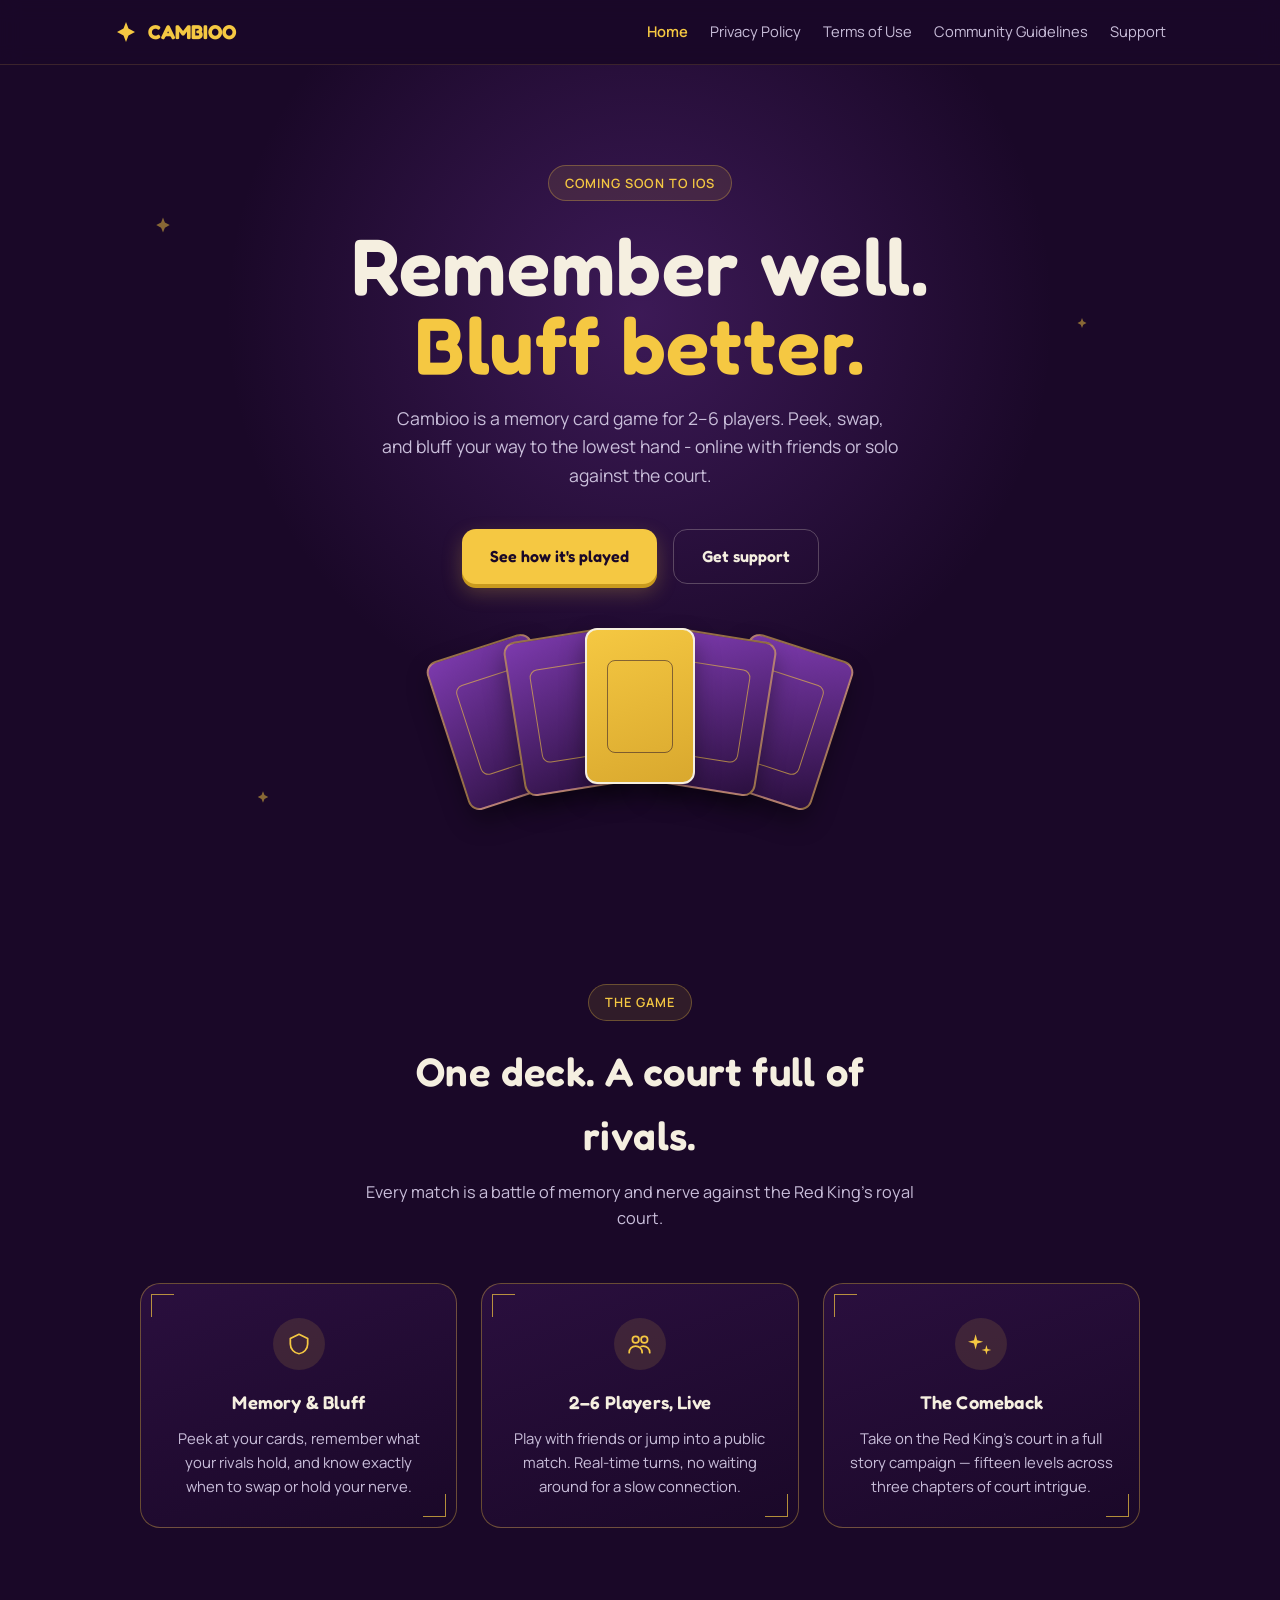
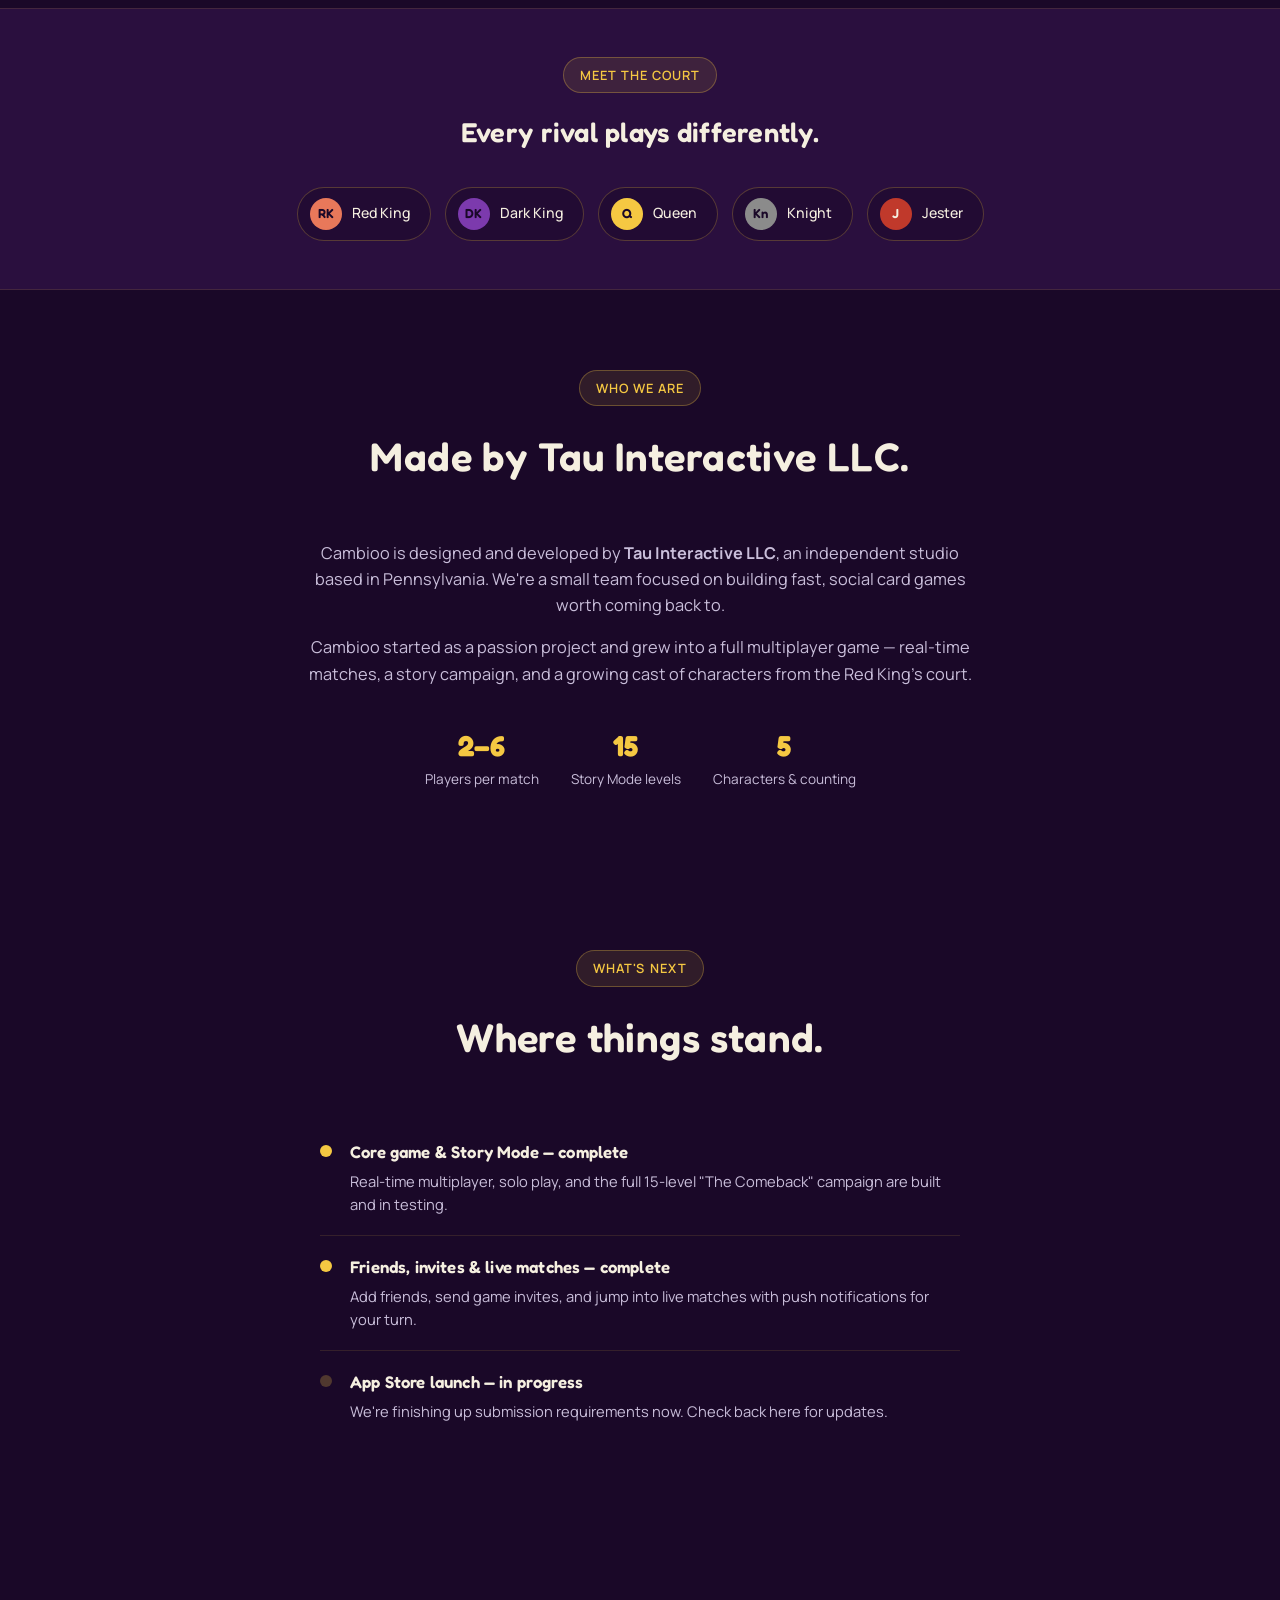
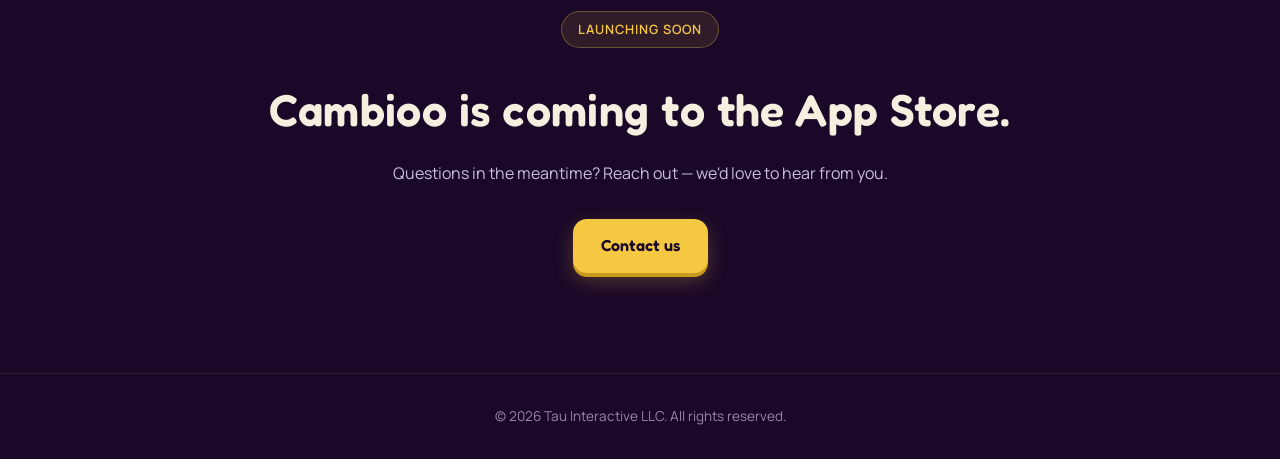
==== commit fe5f0461: "Fix hyphen in game description text" ====
--- a/index.html
+++ b/index.html
@@ -460,7 +460,7 @@
 
   <span class="eyebrow">Coming soon to iOS</span>
   <h1>Remember well.<br><span class="accent">Bluff better.</span></h1>
-  <p class="sub">Cambioo is a memory card game for 2–6 players. Peek, swap, and bluff your way to the lowest hand — online with friends or solo against the court.</p>
+  <p class="sub">Cambioo is a memory card game for 2–6 players. Peek, swap, and bluff your way to the lowest hand - online with friends or solo against the court.</p>
 
   <div class="cta-row">
     <a class="btn btn-primary" href="#features">See how it's played</a>
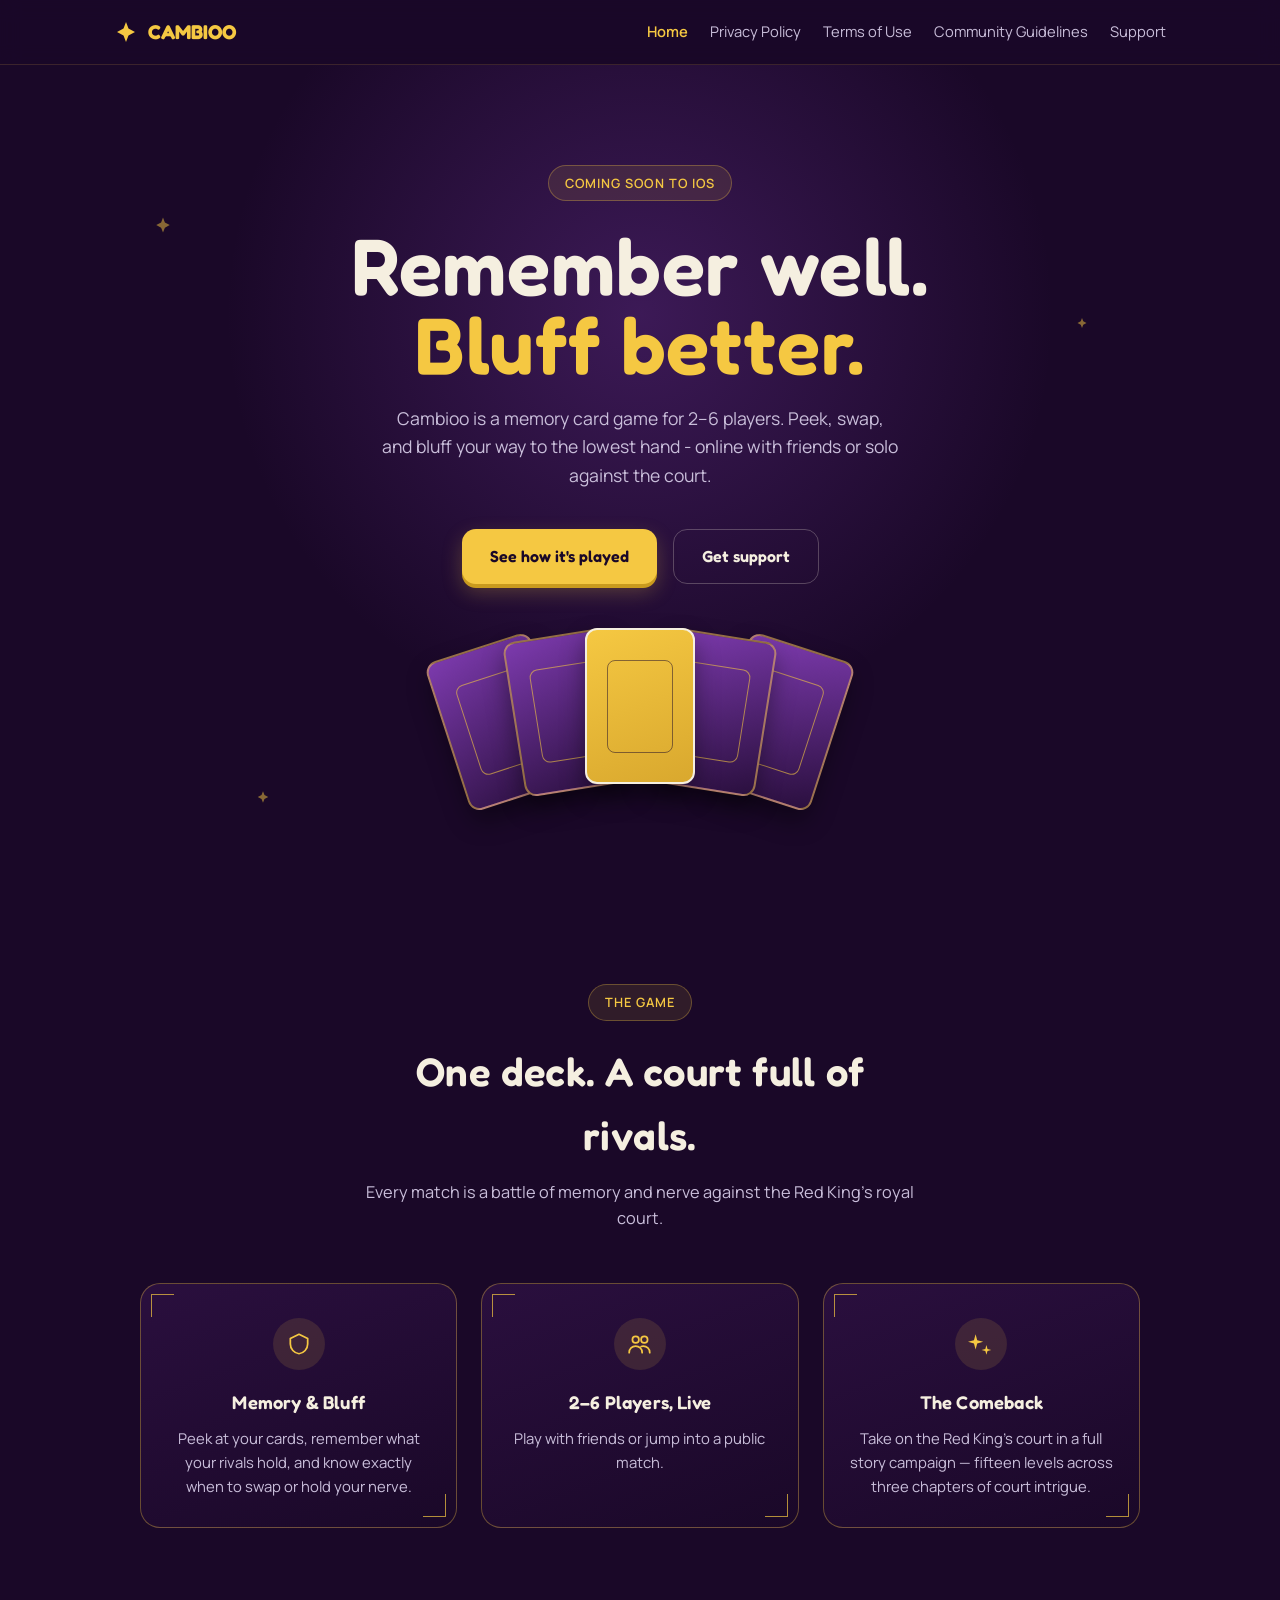
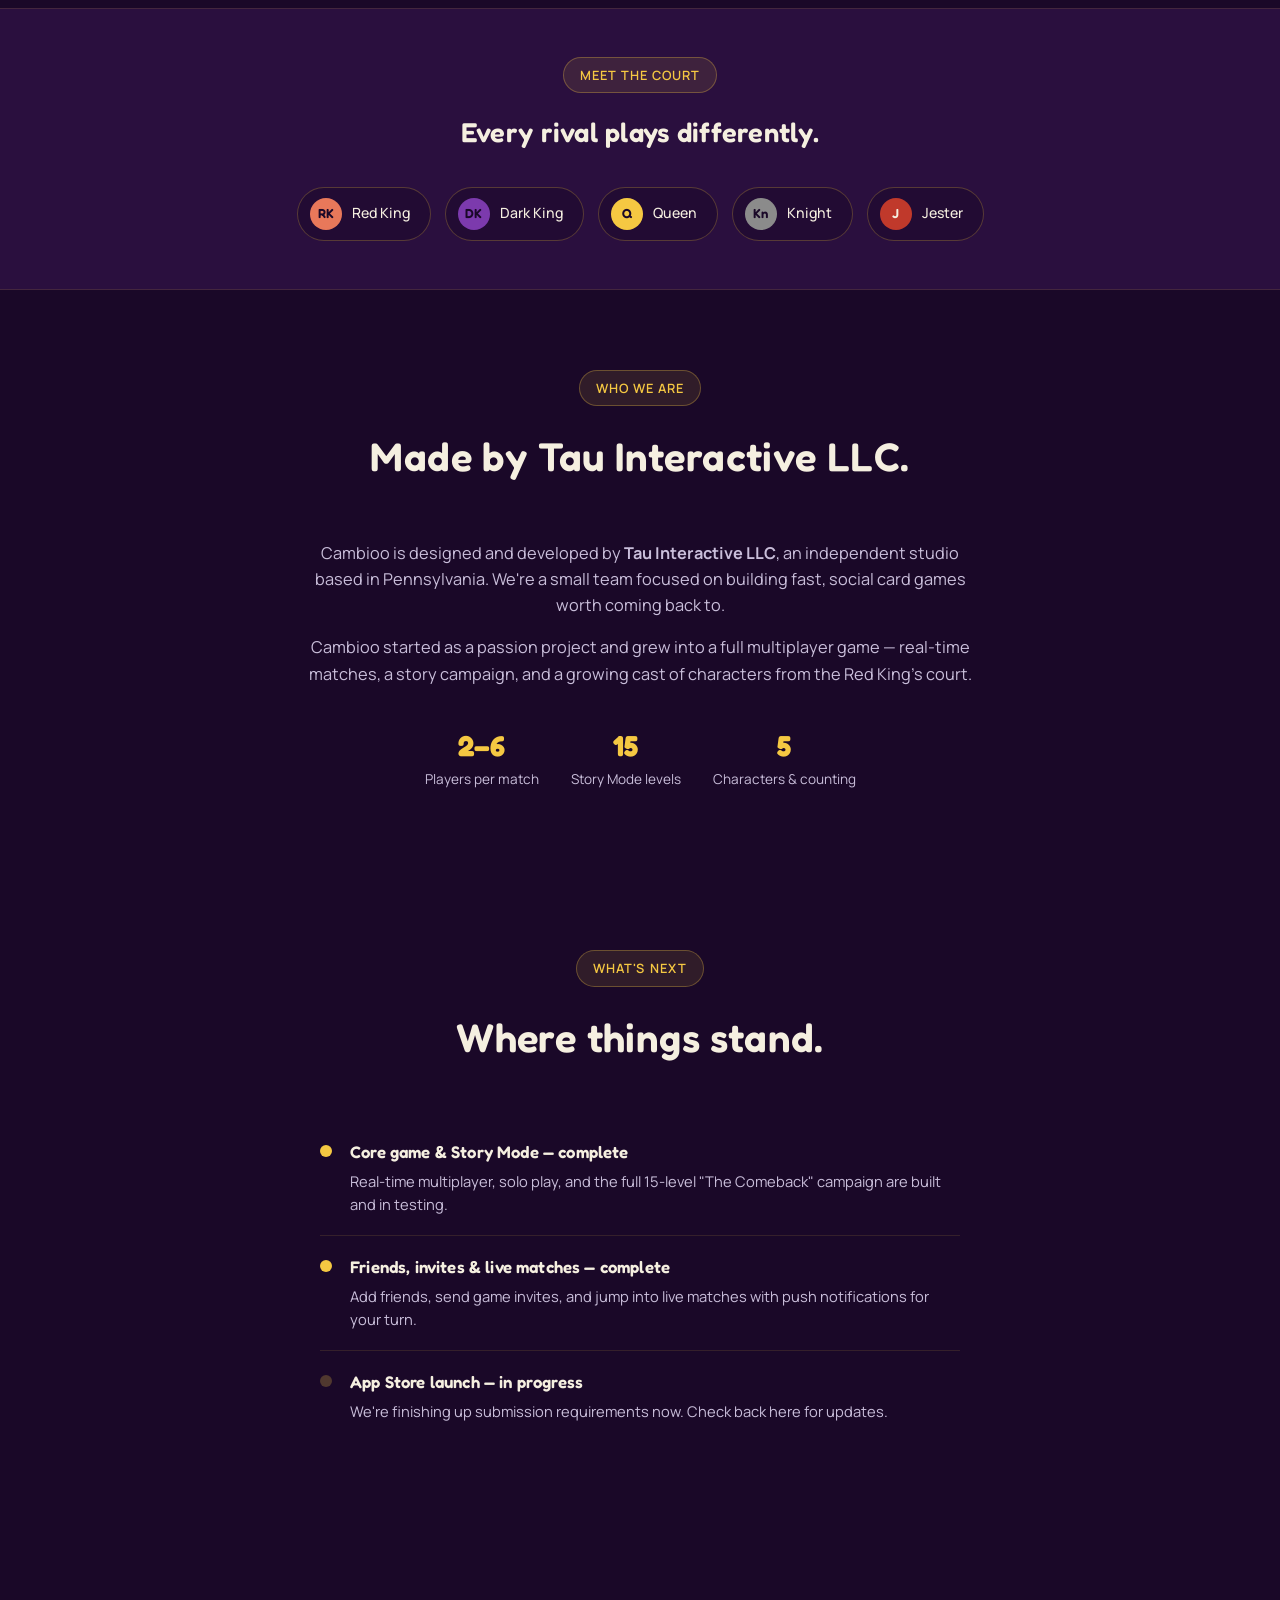
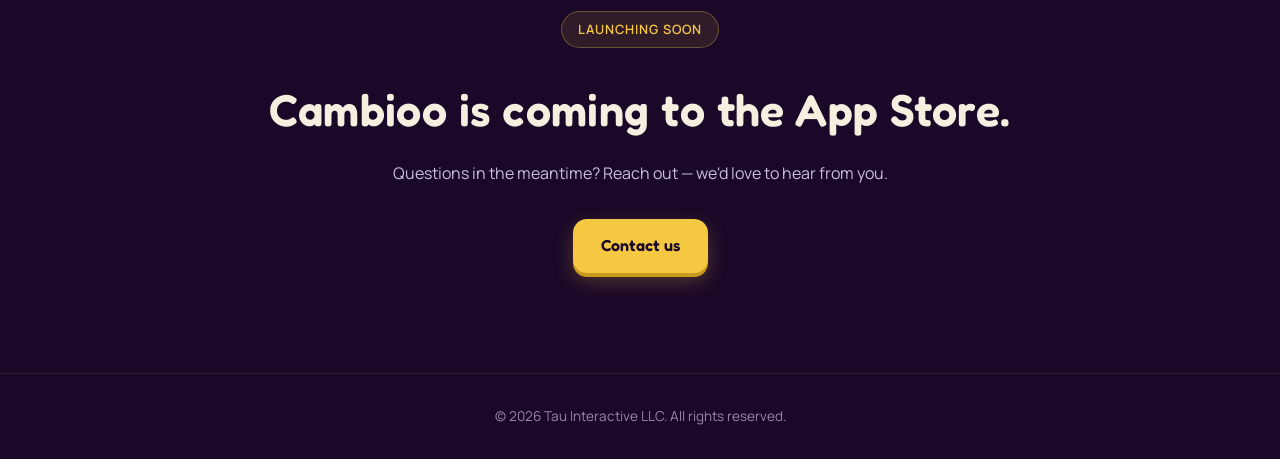
==== commit 00c4268f: "Simplify paragraph text in index.html Removed redundant text from the paragraph." ====
--- a/index.html
+++ b/index.html
@@ -497,7 +497,7 @@
           <svg viewBox="0 0 24 24" fill="none" xmlns="http://www.w3.org/2000/svg"><circle cx="8" cy="8" r="3" stroke="currentColor" stroke-width="1.6"/><circle cx="16" cy="8" r="3" stroke="currentColor" stroke-width="1.6"/><path d="M2 20C2 16.5 4.7 14 8 14C11.3 14 14 16.5 14 20" stroke="currentColor" stroke-width="1.6" stroke-linecap="round"/><path d="M13 14.3C13.6 14.1 14.3 14 15 14C18.3 14 21 16.5 21 20" stroke="currentColor" stroke-width="1.6" stroke-linecap="round"/></svg>
         </div>
         <h3>2–6 Players, Live</h3>
-        <p>Play with friends or jump into a public match. Real-time turns, no waiting around for a slow connection.</p>
+        <p>Play with friends or jump into a public match.</p>
       </div>
       <div class="tarot-card">
         <div class="tarot-icon">
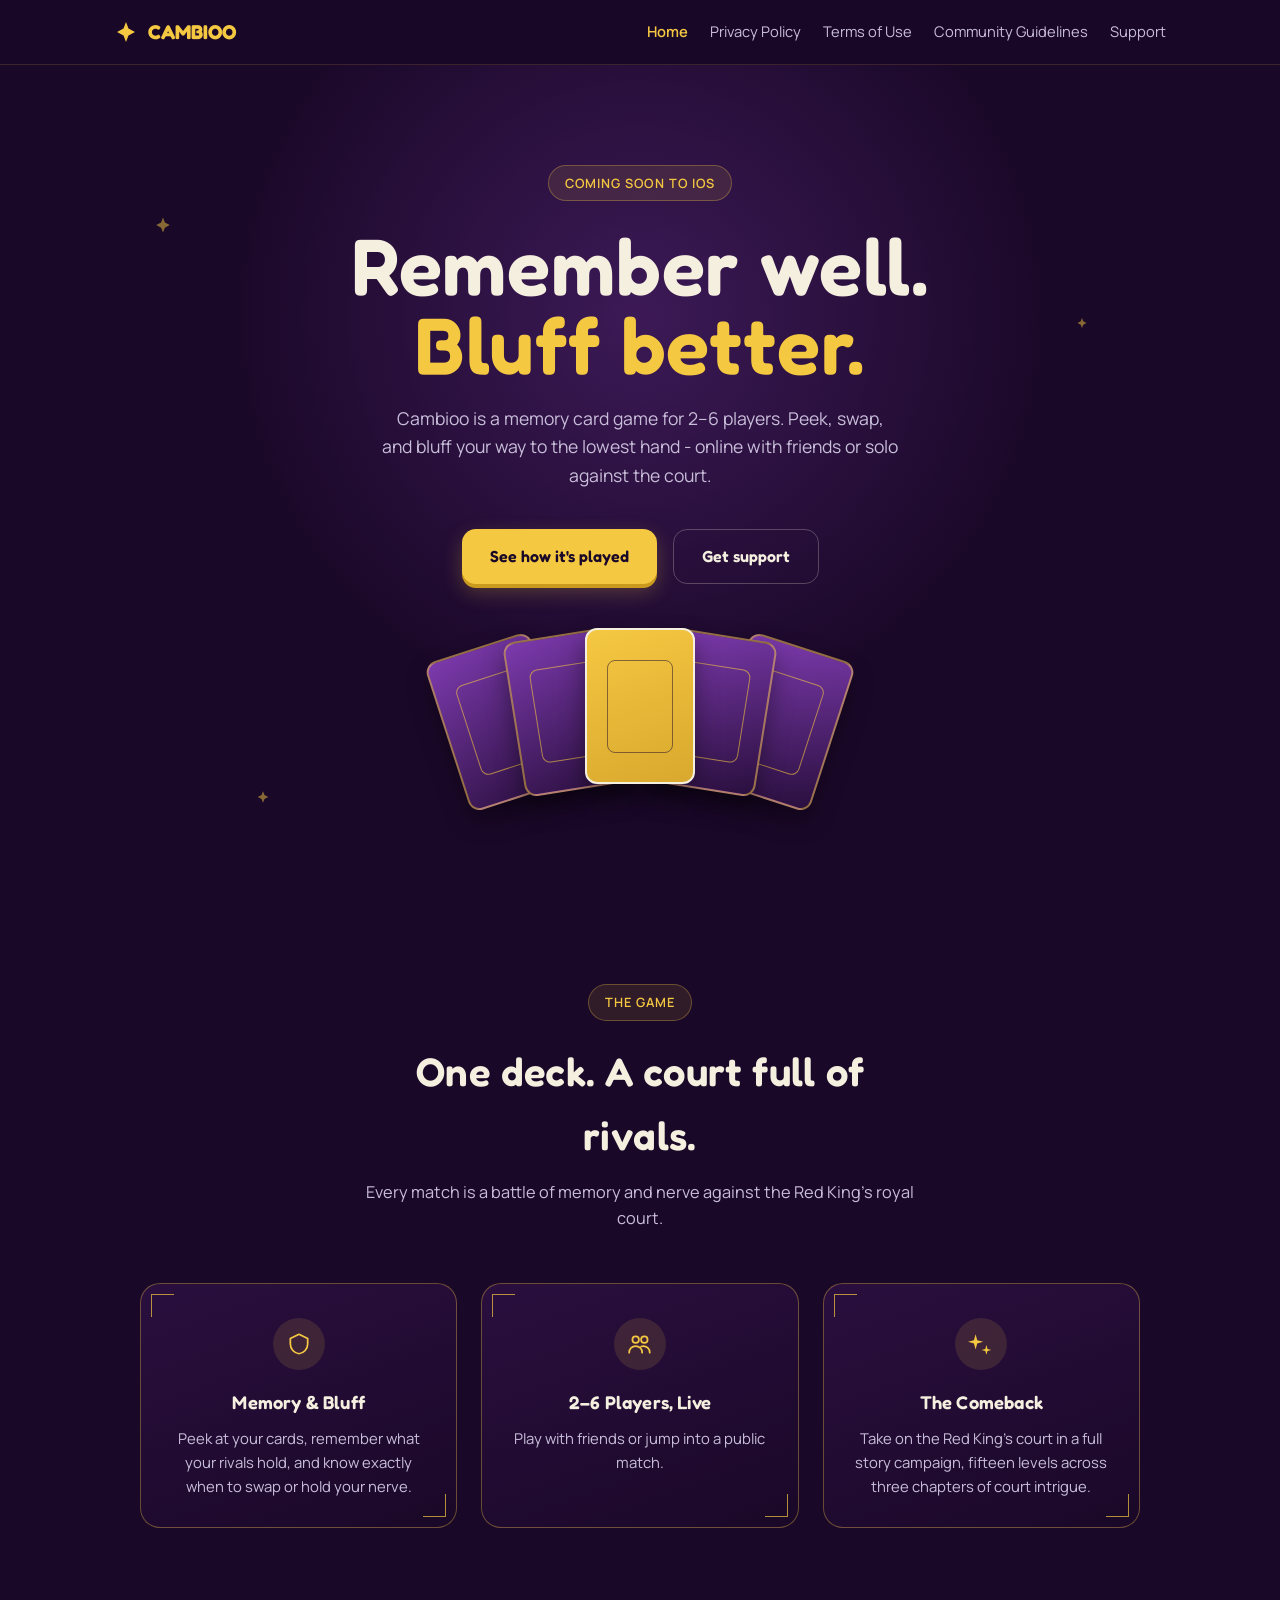
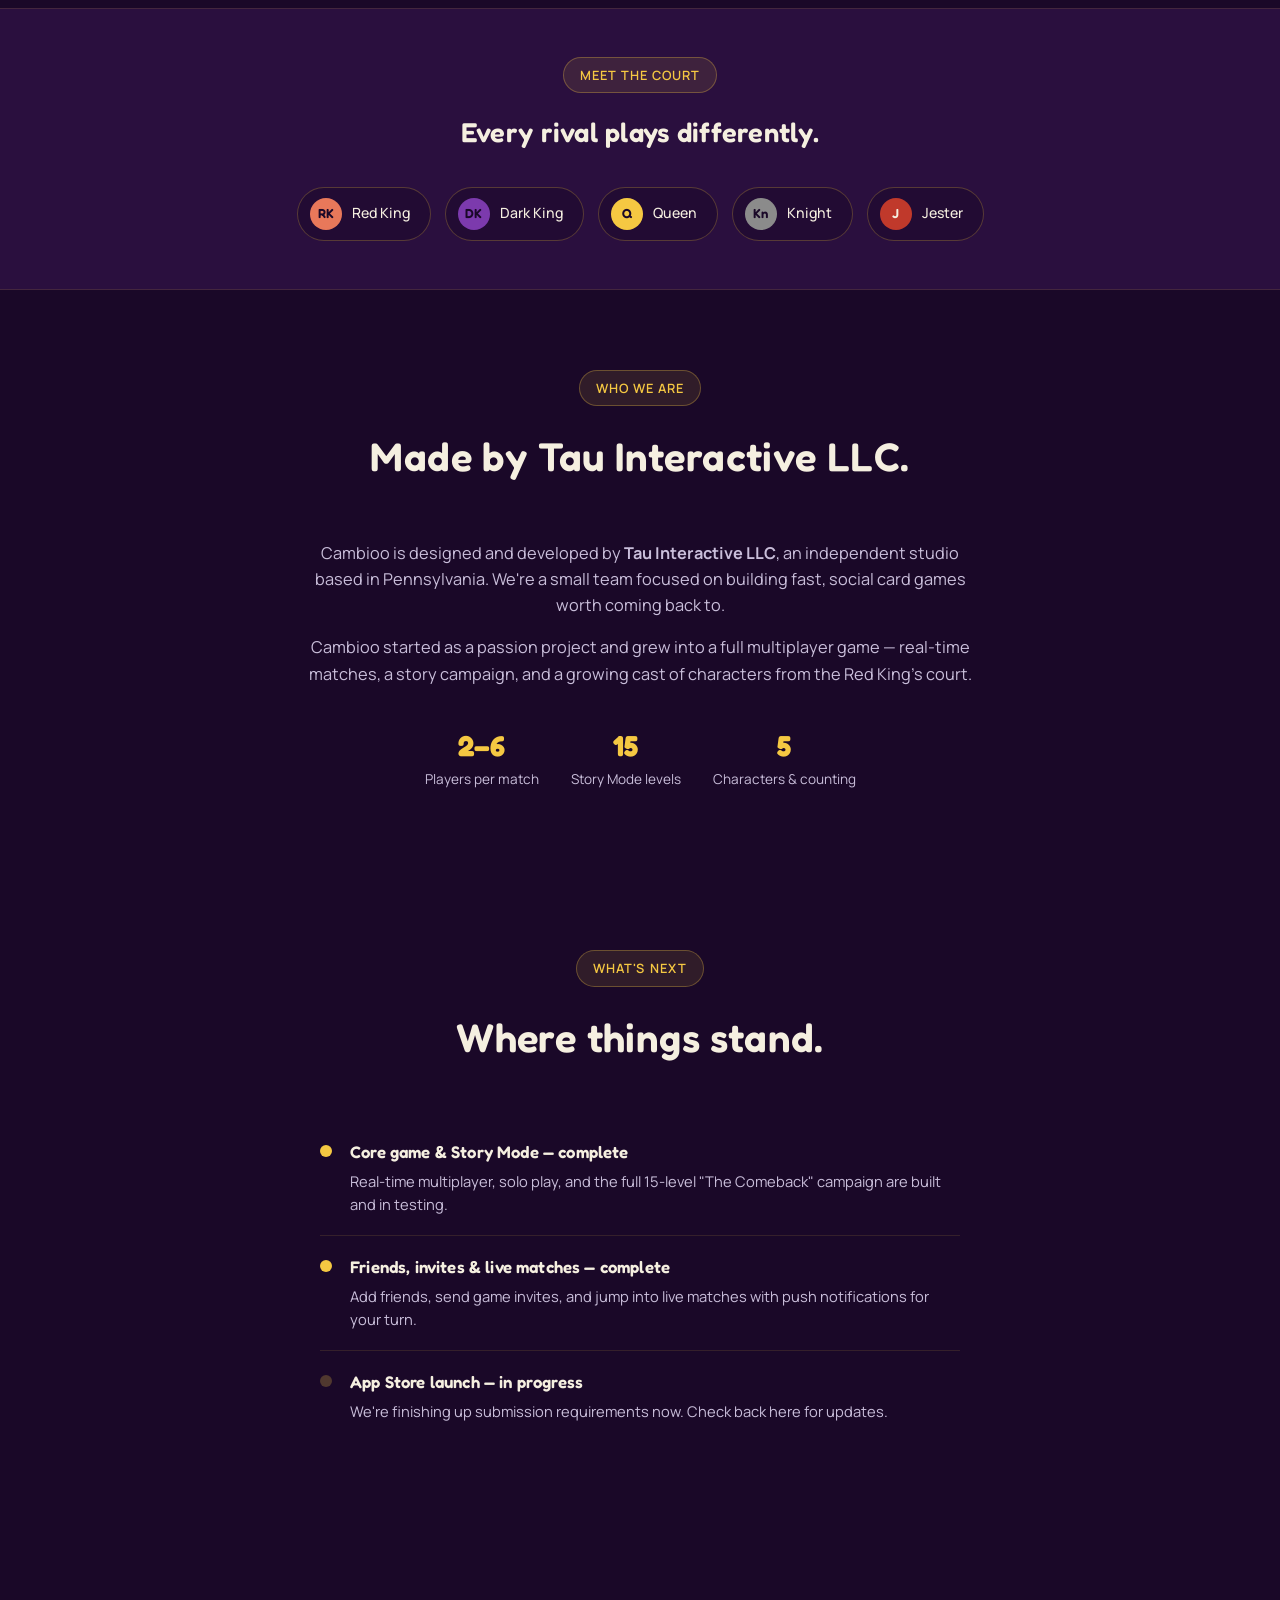
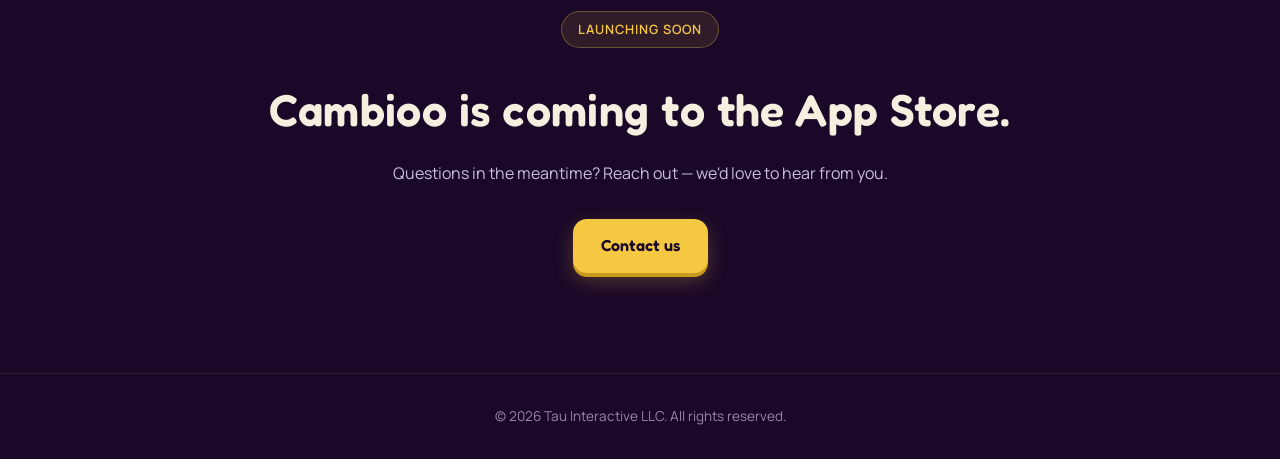
==== commit fe960037: "Fix punctuation in campaign description" ====
--- a/index.html
+++ b/index.html
@@ -504,7 +504,7 @@
           <svg viewBox="0 0 24 24" fill="none" xmlns="http://www.w3.org/2000/svg"><path d="M7 3L8.5 8.5L14 10L8.5 11.5L7 17L5.5 11.5L0 10L5.5 8.5L7 3Z" fill="currentColor"/><path d="M17 13L18 16.5L21.5 17.5L18 18.5L17 22L16 18.5L12.5 17.5L16 16.5L17 13Z" fill="currentColor"/></svg>
         </div>
         <h3>The Comeback</h3>
-        <p>Take on the Red King's court in a full story campaign — fifteen levels across three chapters of court intrigue.</p>
+        <p>Take on the Red King's court in a full story campaign, fifteen levels across three chapters of court intrigue.</p>
       </div>
     </div>
   </div>
